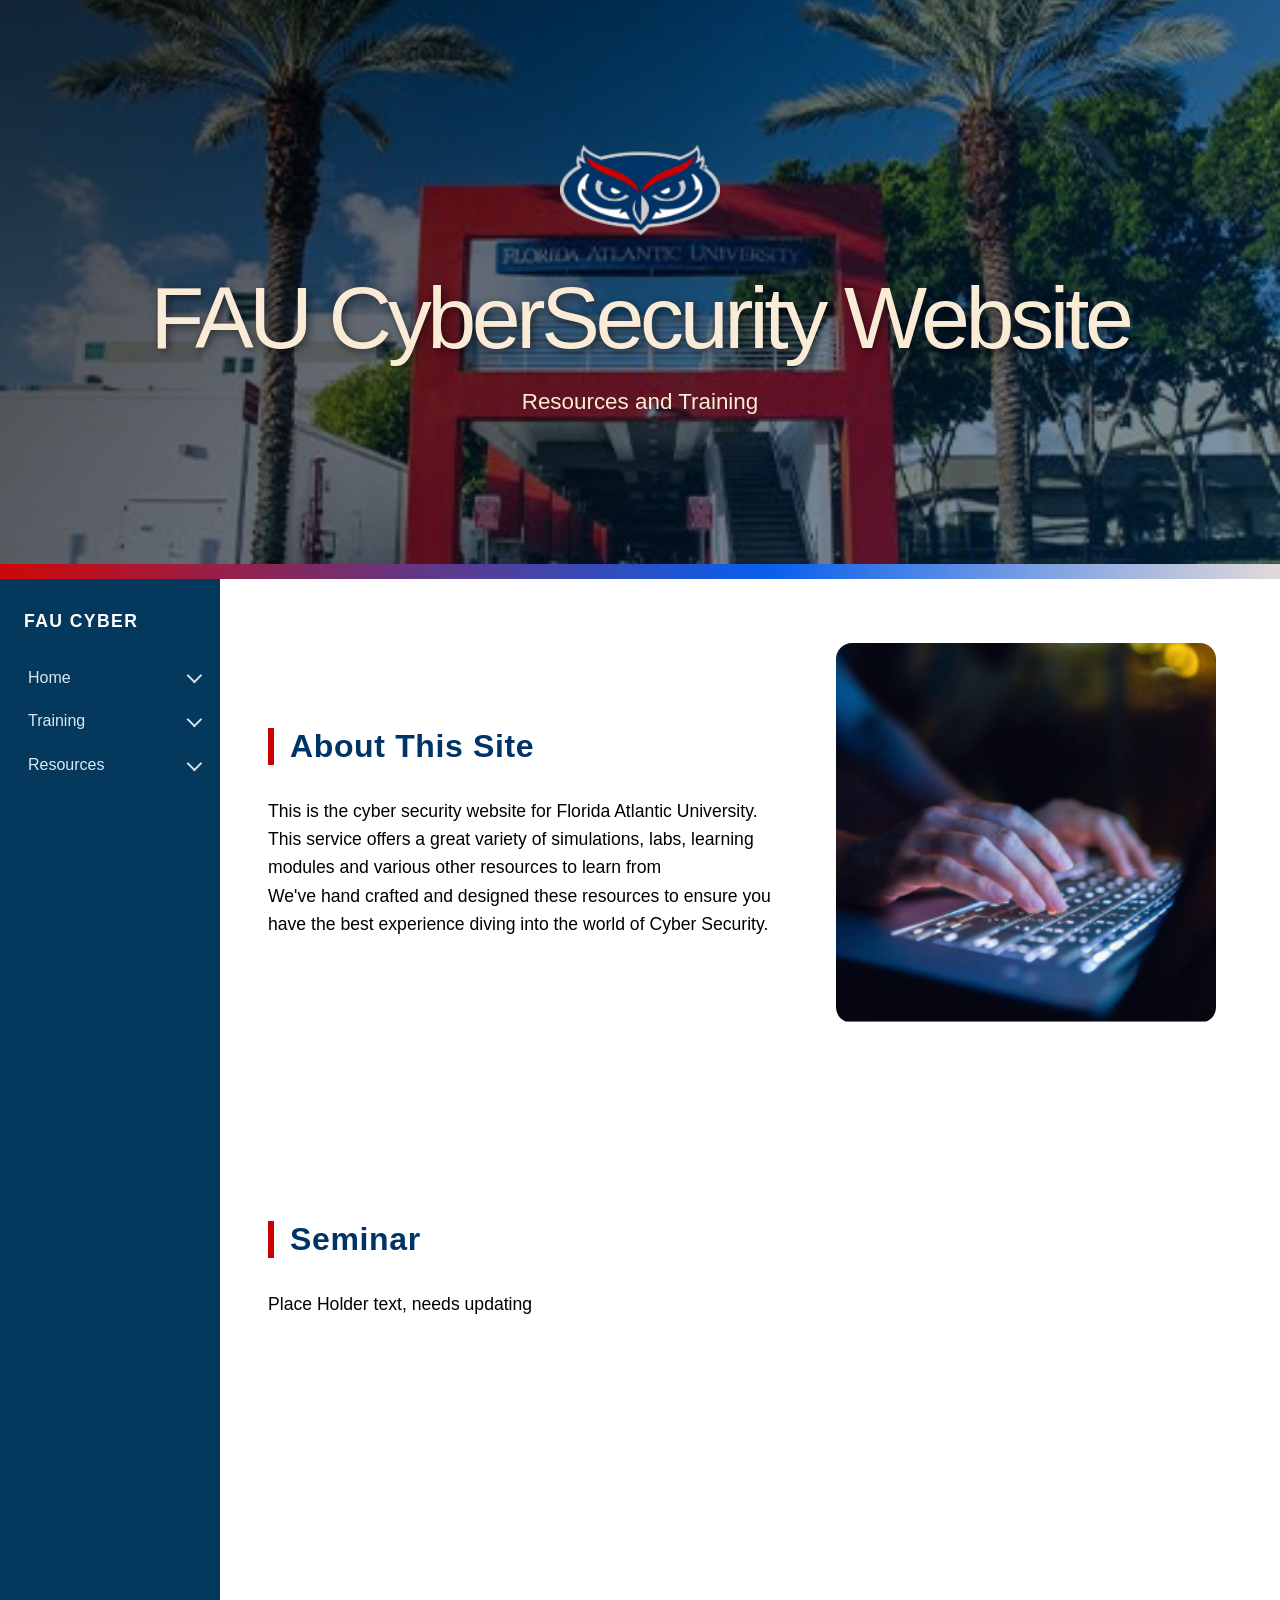
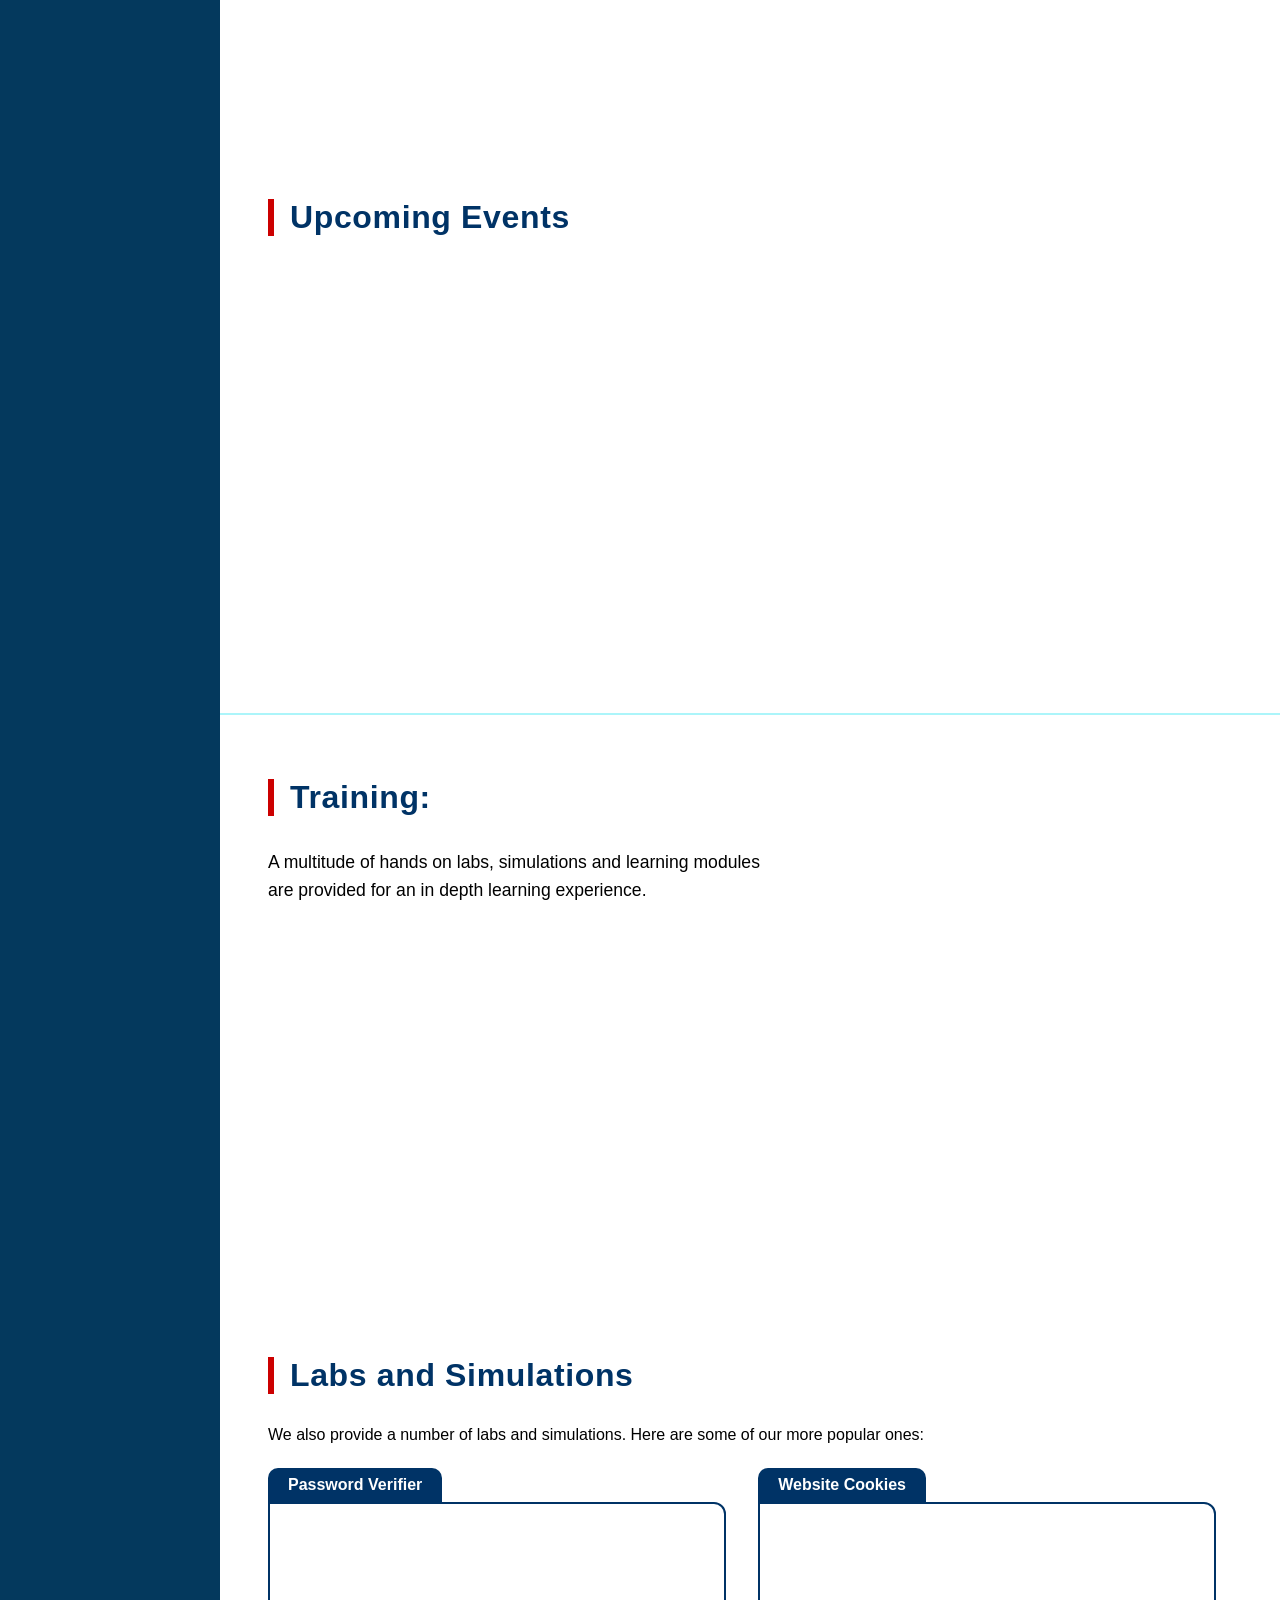
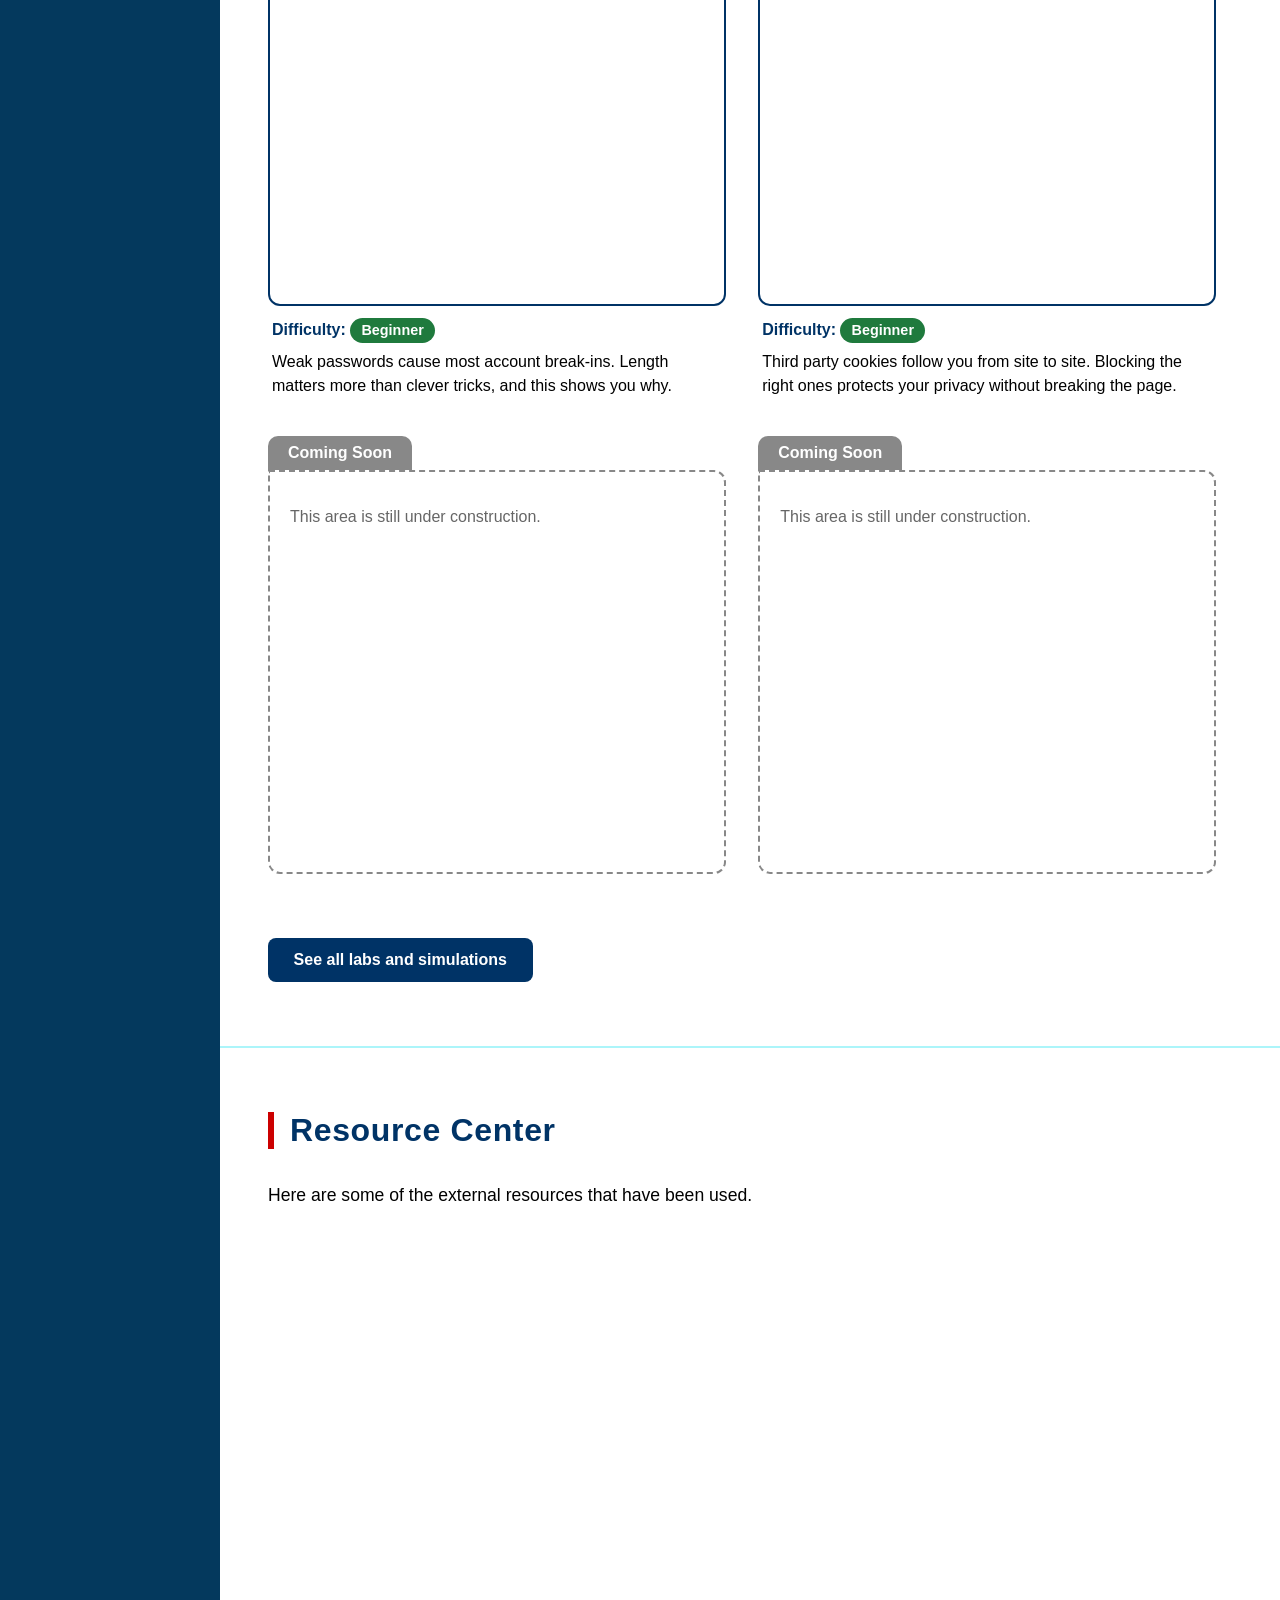
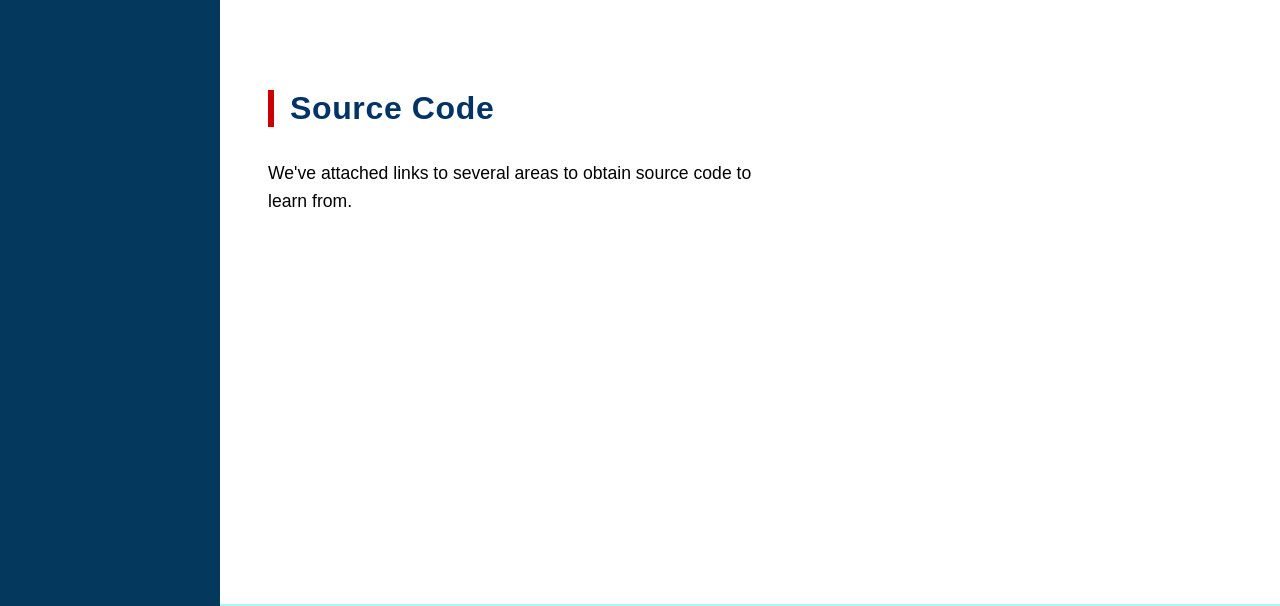
==== index.html @ 1772cce1 "Fix HTML formatting issues in index.html" ====
<!DOCTYPE html>
<html lang="en">
<head>
  <meta charset="utf-8">
  <meta name="viewport" content="width=device-width, initial-scale=1, viewport-fit=cover">
  <title>FAU CyberSecurity Website</title>
 <link rel="stylesheet" href="home_screen.css">
 <link rel="stylesheet" href="sidebar_code.css">
 <link rel="stylesheet" href="lab_page.css">
</head>

<body>
  <!-- Header / Banner -->
  <header class="banner-top">
    <div class="banner-theme">
      <img class="banner-logo" src="owlhead-logo.png" alt="FAU Owls logo">
      <h1 class="banner-title">FAU CyberSecurity Website</h1>
      <p class="banner-subtitle">Resources and Training</p>
    </div>
  </header>
  <div class="bar"></div>

  <!-- Side Bar Content -->
<div class="page-body">
  <nav class="side-nav" aria-label="Main navigation">
    <p class="nav-heading">FAU Cyber</p>
    <ul class="nav-links">
  <!-- Home Section -->
      <li>
        <details class = "nav-dropdown">
            <summary><a href="index.html#top">Home</a></summary>            <ul class = "nav-sub">
              <li><a href="index.html#description">About</a></li>
              <li><a href="index.html#seminar">Seminar</a></li>
              <li><a href="index.html#news">Events</a></li>
            </ul>
        </details>
      </li>
  <!--  Training Section, should include Labs, Simulations and Training Modules -->
      <li>
        <details class = "nav-dropdown">
          <summary><a href="index.html#training">Training</a></summary>          
          <ul class="nav-sub">
            <li><a href="index.html#labs">Labs</a></li>
          </ul>
        </details>
      </li>
    <!--  Resource Section -->
      <li>
        <details class = "nav-dropdown">
          <summary><a href="index.html#Resources">Resources</a></summary>
          <ul class="nav-sub">
            <li><a href="index.html#sourcecode">Source Code</a></li>
          </ul>
        </details>
      </li>
    </ul>
  </nav>
  <main class="page-content">
  <section id = "top">

    <!-- Description Section -->
    <section class="desc-section" id="description">
      <div>
        <h2 class="desc-title">About This Site</h2>
        <p class="desc-par0">This is the cyber security website for Florida Atlantic University. This service offers a great variety of simulations, labs, learning modules and various other resources to learn from</p>
         <p class="desc-par0">We've hand crafted and designed these resources to ensure you have the best experience diving into the world of Cyber Security.</p>
      </div>
      <img class="desc-pic0" src="Temp-Stock-Photo-Getty-Image.png" alt="Hands typing on a laptop keyboard">
    </section>

  <section class="desc-section" id="seminar">
    <div>
      <h2 class="desc-title">Seminar</h2>
      <p class="desc-par0">Place Holder text, needs updating</p>
    </div>
  </section>

    <section class = "desc-section"id = "news">
      <h2 class = "desc-title">Upcoming Events</h2>
      <p class = "desc-par0"></p>
    </section>
</section>

<div class="bar2"></div>
<!-- Training Section, should include demos -->
  <section class = "desc-section" id = "training">
    <div>
      <h2 class = "desc-title">Training:</h2>
      <p class = "desc-par0">A multitude of hands on labs, simulations and learning modules are provided for an in depth learning experience.</p>
    </div>
  </section>

<!-- Lab Section, should include a demo -->
<section class="info-section" id="labs">
  <h2 class="desc-title">Labs and Simulations</h2>
  <p class="desc-par">We also provide a number of labs and simulations. Here are some of our more popular ones:</p>

  <div class="lab-grid">
    <!-- Password Verifier -->
    <article class="lab-card">
      <h3 class="lab-tab">Password Verifier</h3>
      <div class="lab-window"></div>
      <div class="lab-info">
        <p class="lab-level">Difficulty: <span class="level level-beginner">Beginner</span></p>
        <p>Weak passwords cause most account break-ins. Length matters more than clever tricks, and this shows you why.</p>
      </div>
    </article>

    <!-- Cookie Sim -->
    <article class="lab-card">
      <h3 class="lab-tab">Website Cookies</h3>
      <div class="lab-window"></div>
      <div class="lab-info">
        <p class="lab-level">Difficulty: <span class="level level-beginner">Beginner</span></p>
        <p>Third party cookies follow you from site to site. Blocking the right ones protects your privacy without breaking the page.</p>
      </div>
    </article>

    <article class="lab-card soon">
      <h3 class="lab-tab">Coming Soon</h3>
      <div class="lab-window">
        <p>This area is still under construction.</p>
      </div>
    </article>

    <article class="lab-card soon">
      <h3 class="lab-tab">Coming Soon</h3>
      <div class="lab-window">
        <p>This area is still under construction.</p>
      </div>
    </article>

  </div>

  <a class="web-button" href="LabSimulation.html">See all labs and simulations</a>
</section>
<div class="bar2"></div>

<!-- Resource Section-->
<section class="desc-section" id="Resources">
  <div>
    <h2 class="desc-title">Resource Center</h2>
    <p class="desc-par0">Here are some of the external resources that have been used. </p>
  </div>
  </section>
<section class = "desc-section" id = "sourcecode">
  <div>
    <h2 class = "desc-title">Source Code</h2>
    <p class = "desc-par0">We've attached links to several areas to obtain source code to learn from.</p>
  </div>
</section>
<div class="bar2"></div>

  </main>
</div>

<script src="nav.js"></script>
</body>
</html>
---- home_screen.css ----
/* Body Rules, need to be */
:root {
  --nav-width: 220px;
}
html {
  scroll-behavior: smooth;
}
body {
  margin: 0;
  font-family: Arial, Helvetica, sans-serif;
}

/* Banner */
.banner-theme {
  align-items: center;
  justify-content: center;
  text-align: center;
  position: relative;
  flex-direction: column;
  display: flex;
  min-height: 500px;
  padding: 2rem 1rem;
  background-image: linear-gradient(135deg, rgba(0, 0, 0, 0.75) 0%, rgba(0, 10, 26, 0.6) 40%, rgba(1, 49, 94, 0.5) 100%), url("FAU_Breeze.jpg");
  background-size: cover;
  background-repeat: no-repeat;
  background-position: center;
}

.banner-tag {
  display: inline-block;
  padding: 0.35rem 1.25rem;
  background-color: rgba(255, 255, 255, 0.15);
  border: 1px solid rgba(255, 255, 255, 0.25);
  border-radius: 50px;
  font-size: 0.875rem;
  font-weight: 500;
  margin-bottom: 1.25rem;
  backdrop-filter: blur(4px);
}

.banner-title {
  font-size: clamp(2.5rem, 8vw, 5.5rem);
  font-weight: 500;
  text-shadow: 2.5px 2.5px 8px rgba(0, 0, 0, 0.5);
  color: antiquewhite;
  margin: 0 0 1rem 0;
  letter-spacing: -0.05em;
  text-transform: capitalize;
}

.banner-subtitle {
  font-size: clamp(1rem, 2.5vw, 1.4rem);
  color: antiquewhite;
  line-height: 1.5;
  max-width: 700px;
  margin: 0 auto;
}

.banner-logo {
  height: 90px;
  width: auto;
  margin-bottom: 2rem;
}

.desc-par + .desc-par {
  margin-top: 1rem;
}

/* Page-body bar */
.page-body {
  display: grid;
  grid-template-columns: var(--nav-width) minmax(0, 1fr);
  align-items: start;
  background: linear-gradient(to right, rgb(4, 57, 93) var(--nav-width), white var(--nav-width));
}
.page-content {
  min-width: 0;
}

/* Dividing bar */
.bar {
  width: 100%;
  height: 15px;
  background: linear-gradient(90deg, rgb(208, 7, 7) 0%, rgb(8, 95, 237) 60%, rgb(226, 218, 218) 100%);
}
.bar2{ /* Used to divide sections for descriptions */
  width: 100%;
  height: 2px;
  background: rgb(172, 245, 250);
}

/* Description Section */
.desc-section {
  --space-left: 3rem;
  --space-right: 6%;
  --pic-size: 380px;         /* picture width */
  --text-max: 560px;         /* the widest the text column can get */
  --column-gap: 3rem;
  --vertical-align: center;

  display: grid;
  grid-template-columns: minmax(280px, var(--text-max)) var(--pic-size);
  justify-content: start;
  column-gap: var(--column-gap);
  align-items: var(--vertical-align);
  align-content: start;
  padding: 4rem var(--space-right) 4rem var(--space-left);
  min-height: 50vh;
  background: white;
}
.desc-title {
  font-size: clamp(1.5rem, 3vw, 2rem);
  font-weight: 700;
  color: #003366;
  text-transform: none;
  letter-spacing: 0.02em;
  width: fit-content;
  background: none;
  padding: 0 0 0 1rem;
  margin: 0 0 2rem 0;
  border-left: 6px solid #cc0000;
}
.desc-par0 {
  font-size: 1.1rem;
  line-height: 1.6;
  text-align: left;
  margin: 0;
}
.desc-pic0 {
  width: 100%;
  aspect-ratio: 1 / 1;
  object-fit: cover;
  object-position: center;
  border-radius: 16px;
}

/* Training Section */
.info-section {
  padding: 4rem 6% 4rem 3rem;
  min-height: 60vh;   /* tall enough to reach the middle of the screen, so the nav link lights up */
  background: white;
}

/* Link that looks like a button */
.web-button {
  display: inline-block;
  padding: 0.8rem 1.6rem;
  background: #003366;
  color: white;
  font-weight: 700;
  text-decoration: none;
  border-radius: 8px;
  transition: background-color 0.2s;
}

.web-button:hover {
  background: #cc0000;
}

/* Phones: stack everything and drop the side space */
@media (max-width: 800px) {
  .desc-section {
    --space-left: 1.5rem;
    --space-right: 1.5rem;
    grid-template-columns: 1fr;
    row-gap: 2rem;
  }
}
---- sidebar_code.css ----
/* Desktop sidebar */
.side-nav {
  position: sticky;
  top: 0;
  height: 100vh;
  overflow-y: auto;
  padding: 2rem 0;
  background: rgb(4, 57, 93);
}
.nav-heading {
  margin: 0 0 1.5rem 0;
  padding: 0 1.5rem;
  color: white;
  font-size: 1.1rem;
  font-weight: 700;
  letter-spacing: 0.08em;
  text-transform: uppercase;
}
.nav-links {
  list-style: none;
  margin: 0;
  padding: 0;
}
.nav-links a {
  display: block;
  padding: 0.8rem 1.5rem;
  color: #dce6f2;
  text-decoration: none;
  border-left: 4px solid transparent;
  transition: background-color 0.2s, color 0.2s;
}
.nav-links a:hover {
  background: rgba(255, 255, 255, 0.1);
  color: white;
}
.nav-links a:focus-visible {
  outline: 2px solid white;
  outline-offset: -4px;
}
.nav-links a.active {
  background: rgba(255, 255, 255, 0.12);
  border-left-color: #cc0000;
  color: white;
  font-weight: 700;
}

/* Dropdown groups */
.nav-dropdown > summary {
  display: flex;
  align-items: center;
  list-style: none;
  cursor: pointer;
}
.nav-dropdown > summary::-webkit-details-marker {
  display: none;
}
.nav-dropdown > summary:hover {
  background: rgba(255, 255, 255, 0.1);
}
.nav-dropdown > summary:focus-visible {
  outline: 2px solid white;
  outline-offset: -4px;
}
.nav-dropdown > summary a {
  flex: 1;
}
.nav-dropdown > summary::after {
  content: "";
  width: 0.55rem;
  height: 0.55rem;
  margin: 0 1.25rem 0.25rem 0.75rem;
  border-right: 2px solid #dce6f2;
  border-bottom: 2px solid #dce6f2;
  transform: rotate(45deg);
  transition: transform 0.2s;
}
.nav-dropdown[open] > summary::after {
  margin: 0.25rem 1.25rem 0 0.75rem;
  transform: rotate(225deg);
}
.nav-sub {
  list-style: none;
  margin: 0;
  padding: 0;
  background: rgba(0, 0, 0, 0.18);
}
.nav-links .nav-sub a {
  padding: 0.6rem 1.5rem 0.6rem 2.5rem;
  font-size: 0.95rem;
}

/* Phones: sidebar becomes a bar at the top */
@media (max-width: 800px) {
  .side-nav {
    position: static;
    height: auto;
    overflow-y: visible;
    padding: 1rem 0 0 0;
    border-bottom: 4px solid #cc0000;
  }
  .nav-heading {
    margin-bottom: 0.5rem;
  }
  .nav-links {
    display: flex;
    flex-wrap: wrap;
  }
  .nav-links a {
    padding: 0.6rem 1rem;
    border-left: none;
    border-bottom: 3px solid transparent;
  }
  .nav-links a.active {
    border-bottom-color: #cc0000;
  }
  .nav-links .nav-sub a {
    padding-left: 1.5rem;
  }
}
---- lab_page.css ----
/* Simple Banner/header for lab page */
.header-theme {
  align-items: flex-start;
  position: relative;
  
}

/* Lab cards, reused on the home screen and the lab screen */
.lab-grid {
  --lab-columns: 2;          /* 2 = a 2 by 2 grid */
  --lab-max: 1000px;         /* widest the whole grid can get */
  --lab-box-height: 360px;   /* minimum height of each demo box */

  display: grid;
  grid-template-columns: repeat(var(--lab-columns), minmax(0, 1fr));
  column-gap: 2rem;
  row-gap: 0;
  max-width: var(--lab-max);
  margin: 1.5rem 0 2rem 0;
}

/* Each card spans 3 rows (tab, box, description) so every row lines up */
.lab-card {
  display: grid;
  grid-row: span 3;
  grid-template-rows: subgrid;
  row-gap: 0;
  margin-bottom: 2rem;
}

/* The folder tab with the demo title */
.lab-tab {
  justify-self: start;
  margin: 0;
  padding: 0.5rem 1.25rem;
  background: #003366;
  color: white;
  font-size: 1rem;
  font-weight: 700;
  border-radius: 10px 10px 0 0;
}

/* The big box that holds the demo */
.lab-window {
  min-height: var(--lab-box-height);
  padding: 1.25rem;
  background: white;
  border: 2px solid #003366;
  border-radius: 0 12px 12px 12px;
}

/* Description under the box */
.lab-info {
  padding: 0.75rem 0.25rem 0 0.25rem;
}

.lab-info p {
  margin: 0 0 0.4rem 0;
  line-height: 1.5;
}

.lab-level {
  font-weight: 700;
  color: #003366;
}

.level {
  display: inline-block;
  padding: 0.1rem 0.7rem;
  border-radius: 999px;
  color: white;
  font-size: 0.9rem;
}

.level-beginner     { background: #1f7a3d; }
.level-intermediate { background: #9a6400; }
.level-advanced     { background: #cc0000; }

/* Coming soon cards */
.lab-card.soon .lab-tab    { background: #888; }
.lab-card.soon .lab-window { border-style: dashed; border-color: #888; color: #666; }

/* Only stack to one column on narrow screens */
@media (max-width: 900px) {
  .lab-grid {
    --lab-columns: 1;
  }
}
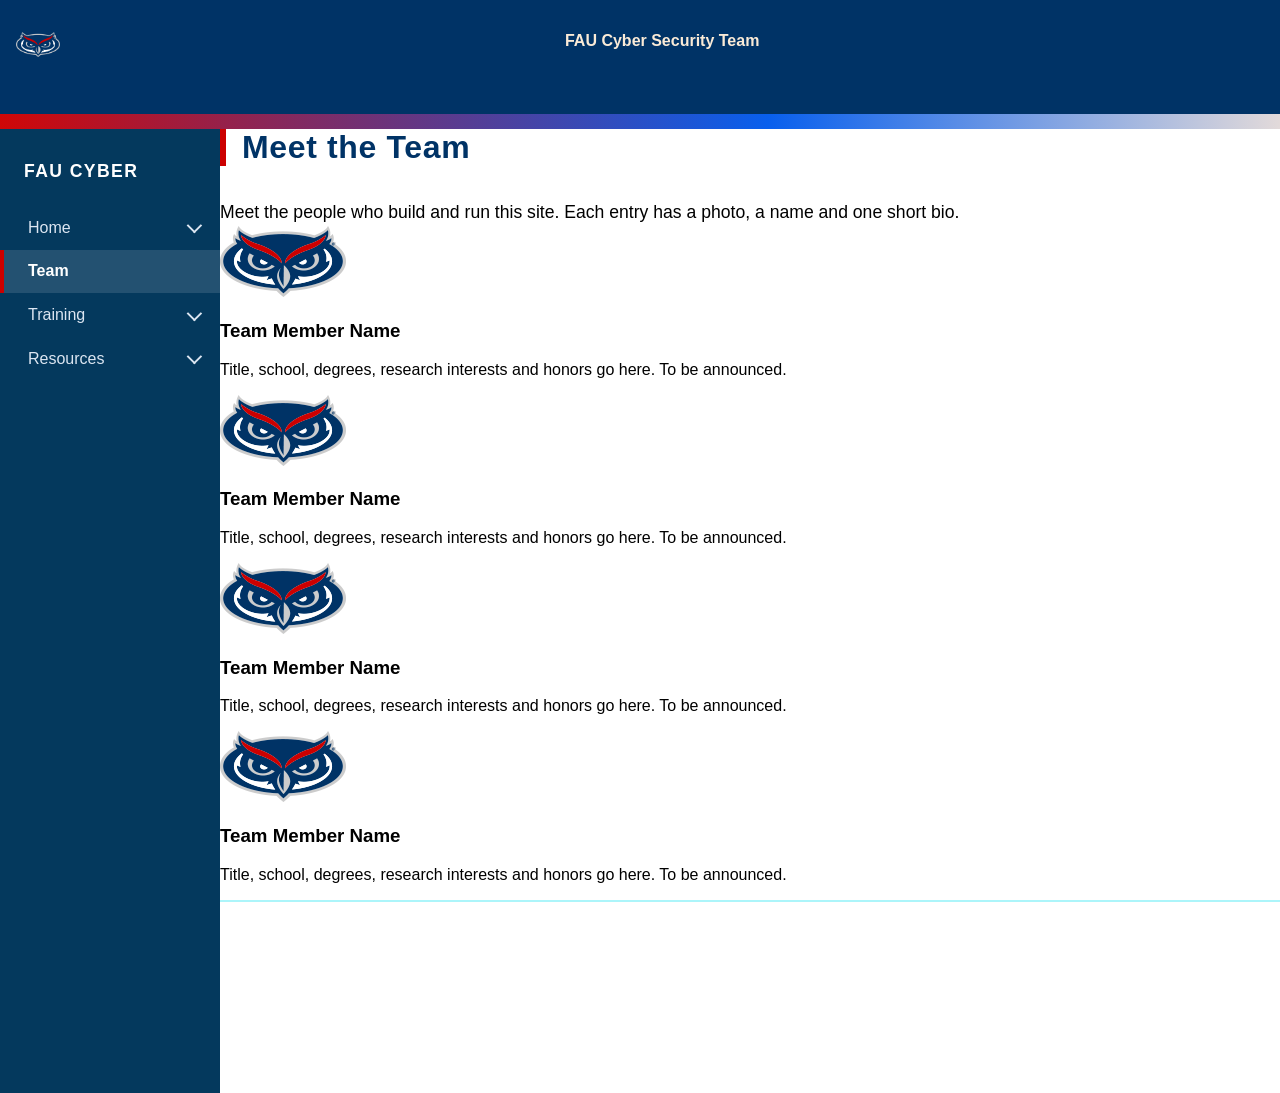
==== commit 29c94f7a: "Update index.html" ====
--- a/index.html
+++ b/index.html
@@ -3,157 +3,103 @@
 <head>
   <meta charset="utf-8">
   <meta name="viewport" content="width=device-width, initial-scale=1, viewport-fit=cover">
-  <title>FAU CyberSecurity Website</title>
- <link rel="stylesheet" href="home_screen.css">
- <link rel="stylesheet" href="sidebar_code.css">
- <link rel="stylesheet" href="lab_page.css">
+  <title>Team - FAU CyberSecurity Website</title>
+  <link rel="stylesheet" href="home_screen.css">
+  <link rel="stylesheet" href="sidebar_code.css">
+  <link rel="stylesheet" href="team_page.css">
 </head>
 
 <body>
-  <!-- Header / Banner -->
-  <header class="banner-top">
-    <div class="banner-theme">
-      <img class="banner-logo" src="owlhead-logo.png" alt="FAU Owls logo">
-      <h1 class="banner-title">FAU CyberSecurity Website</h1>
-      <p class="banner-subtitle">Resources and Training</p>
+  <header class="alt-banner-top">
+    <div class="alt-banner-theme">
+      <img class="alt-banner-logo" src="owlhead-logo.png" alt="FAU Owls logo">
+      <h1 class="alt-banner-title">FAU Cyber Security Team</h1>
     </div>
   </header>
   <div class="bar"></div>
 
-  <!-- Side Bar Content -->
-<div class="page-body">
-  <nav class="side-nav" aria-label="Main navigation">
-    <p class="nav-heading">FAU Cyber</p>
-    <ul class="nav-links">
-  <!-- Home Section -->
-      <li>
-        <details class = "nav-dropdown">
-            <summary><a href="index.html#top">Home</a></summary>            <ul class = "nav-sub">
+  <div class="page-body">
+    <!-- Side Bar Content -->
+    <nav class="side-nav" aria-label="Main navigation">
+      <p class="nav-heading">FAU Cyber</p>
+      <ul class="nav-links">
+        <li>
+          <details class="nav-dropdown">
+            <summary><a href="index.html#top">Home</a></summary>
+            <ul class="nav-sub">
               <li><a href="index.html#description">About</a></li>
               <li><a href="index.html#seminar">Seminar</a></li>
               <li><a href="index.html#news">Events</a></li>
             </ul>
-        </details>
-      </li>
-  <!--  Training Section, should include Labs, Simulations and Training Modules -->
-      <li>
-        <details class = "nav-dropdown">
-          <summary><a href="index.html#training">Training</a></summary>          
-          <ul class="nav-sub">
-            <li><a href="index.html#labs">Labs</a></li>
-          </ul>
-        </details>
-      </li>
-    <!--  Resource Section -->
-      <li>
-        <details class = "nav-dropdown">
-          <summary><a href="index.html#Resources">Resources</a></summary>
-          <ul class="nav-sub">
-            <li><a href="index.html#sourcecode">Source Code</a></li>
-          </ul>
-        </details>
-      </li>
-    </ul>
-  </nav>
-  <main class="page-content">
-  <section id = "top">
+          </details>
+        </li>
+        <li><a class="active" href="Team.html">Team</a></li>
+        <li>
+          <details class="nav-dropdown">
+            <summary><a href="index.html#training">Training</a></summary>
+            <ul class="nav-sub">
+              <li><a href="index.html#labs">Labs</a></li>
+              <li><a href="LabSimulation.html">All Labs</a></li>
+              <li><a href="Capstone.html">Capstone Design</a></li>
+            </ul>
+          </details>
+        </li>
+        <li>
+          <details class="nav-dropdown">
+            <summary><a href="index.html#Resources">Resources</a></summary>
+            <ul class="nav-sub">
+              <li><a href="SourceCode.html">Source Code</a></li>
+            </ul>
+          </details>
+        </li>
+      </ul>
+    </nav>
 
-    <!-- Description Section -->
-    <section class="desc-section" id="description">
-      <div>
-        <h2 class="desc-title">About This Site</h2>
-        <p class="desc-par0">This is the cyber security website for Florida Atlantic University. This service offers a great variety of simulations, labs, learning modules and various other resources to learn from</p>
-         <p class="desc-par0">We've hand crafted and designed these resources to ensure you have the best experience diving into the world of Cyber Security.</p>
-      </div>
-      <img class="desc-pic0" src="Temp-Stock-Photo-Getty-Image.png" alt="Hands typing on a laptop keyboard">
-    </section>
+    <main class="page-content">
+      <section class="team-section" id="team">
+        <h2 class="desc-title">Meet the Team</h2>
+        <p class="desc-par0 team-intro">Meet the people who build and run this site. Each entry has a photo, a name and one short bio.</p>
 
-  <section class="desc-section" id="seminar">
-    <div>
-      <h2 class="desc-title">Seminar</h2>
-      <p class="desc-par0">Place Holder text, needs updating</p>
-    </div>
-  </section>
+        <!-- To add a person: copy one team-member block and paste it at the end of the list.
+             Swap owlhead-logo.png for a real photo and remove the word "placeholder" from the class. -->
+        <div class="team-list">
 
-    <section class = "desc-section"id = "news">
-      <h2 class = "desc-title">Upcoming Events</h2>
-      <p class = "desc-par0"></p>
-    </section>
-</section>
+          <article class="team-member">
+            <img class="team-photo placeholder" src="owlhead-logo.png" alt="Photo of team member 1">
+            <div>
+              <h3 class="team-name">Team Member Name</h3>
+              <p class="team-bio">Title, school, degrees, research interests and honors go here. To be announced.</p>
+            </div>
+          </article>
 
-<div class="bar2"></div>
-<!-- Training Section, should include demos -->
-  <section class = "desc-section" id = "training">
-    <div>
-      <h2 class = "desc-title">Training:</h2>
-      <p class = "desc-par0">A multitude of hands on labs, simulations and learning modules are provided for an in depth learning experience.</p>
-    </div>
-  </section>
+          <article class="team-member">
+            <img class="team-photo placeholder" src="owlhead-logo.png" alt="Photo of team member 2">
+            <div>
+              <h3 class="team-name">Team Member Name</h3>
+              <p class="team-bio">Title, school, degrees, research interests and honors go here. To be announced.</p>
+            </div>
+          </article>
 
-<!-- Lab Section, should include a demo -->
-<section class="info-section" id="labs">
-  <h2 class="desc-title">Labs and Simulations</h2>
-  <p class="desc-par">We also provide a number of labs and simulations. Here are some of our more popular ones:</p>
+          <article class="team-member">
+            <img class="team-photo placeholder" src="owlhead-logo.png" alt="Photo of team member 3">
+            <div>
+              <h3 class="team-name">Team Member Name</h3>
+              <p class="team-bio">Title, school, degrees, research interests and honors go here. To be announced.</p>
+            </div>
+          </article>
 
-  <div class="lab-grid">
-    <!-- Password Verifier -->
-    <article class="lab-card">
-      <h3 class="lab-tab">Password Verifier</h3>
-      <div class="lab-window"></div>
-      <div class="lab-info">
-        <p class="lab-level">Difficulty: <span class="level level-beginner">Beginner</span></p>
-        <p>Weak passwords cause most account break-ins. Length matters more than clever tricks, and this shows you why.</p>
-      </div>
-    </article>
+          <article class="team-member">
+            <img class="team-photo placeholder" src="owlhead-logo.png" alt="Photo of team member 4">
+            <div>
+              <h3 class="team-name">Team Member Name</h3>
+              <p class="team-bio">Title, school, degrees, research interests and honors go here. To be announced.</p>
+            </div>
+          </article>
 
-    <!-- Cookie Sim -->
-    <article class="lab-card">
-      <h3 class="lab-tab">Website Cookies</h3>
-      <div class="lab-window"></div>
-      <div class="lab-info">
-        <p class="lab-level">Difficulty: <span class="level level-beginner">Beginner</span></p>
-        <p>Third party cookies follow you from site to site. Blocking the right ones protects your privacy without breaking the page.</p>
-      </div>
-    </article>
-
-    <article class="lab-card soon">
-      <h3 class="lab-tab">Coming Soon</h3>
-      <div class="lab-window">
-        <p>This area is still under construction.</p>
-      </div>
-    </article>
-
-    <article class="lab-card soon">
-      <h3 class="lab-tab">Coming Soon</h3>
-      <div class="lab-window">
-        <p>This area is still under construction.</p>
-      </div>
-    </article>
-
+        </div>
+      </section>
+      <div class="bar2"></div>
+    </main>
   </div>
-
-  <a class="web-button" href="LabSimulation.html">See all labs and simulations</a>
-</section>
-<div class="bar2"></div>
-
-<!-- Resource Section-->
-<section class="desc-section" id="Resources">
-  <div>
-    <h2 class="desc-title">Resource Center</h2>
-    <p class="desc-par0">Here are some of the external resources that have been used. </p>
-  </div>
-  </section>
-<section class = "desc-section" id = "sourcecode">
-  <div>
-    <h2 class = "desc-title">Source Code</h2>
-    <p class = "desc-par0">We've attached links to several areas to obtain source code to learn from.</p>
-  </div>
-</section>
-<div class="bar2"></div>
-
-  </main>
-</div>
-
-<script src="nav.js"></script>
 </body>
 </html>
--- a/home_screen.css
+++ b/home_screen.css
@@ -58,6 +58,29 @@
 
 .banner-logo {
   height: 90px;
+  width: auto;
+  margin-bottom: 2rem;
+}
+
+.alt-banner-theme{
+  align-items: normal;
+  text-align:left; 
+  position: relative;
+  flex-direction: row;
+  display: flex;
+  background-color: #003366;
+  padding: 2rem 1rem;
+  max-height:50px;
+}
+.alt-banner-title{
+  font-size: clamp(1rem, 1vw, 1rem);
+  color: antiquewhite;
+  position: left;
+  margin: 0 auto;
+}
+
+.alt-banner-logo {
+  height: 25px;
   width: auto;
   margin-bottom: 2rem;
 }
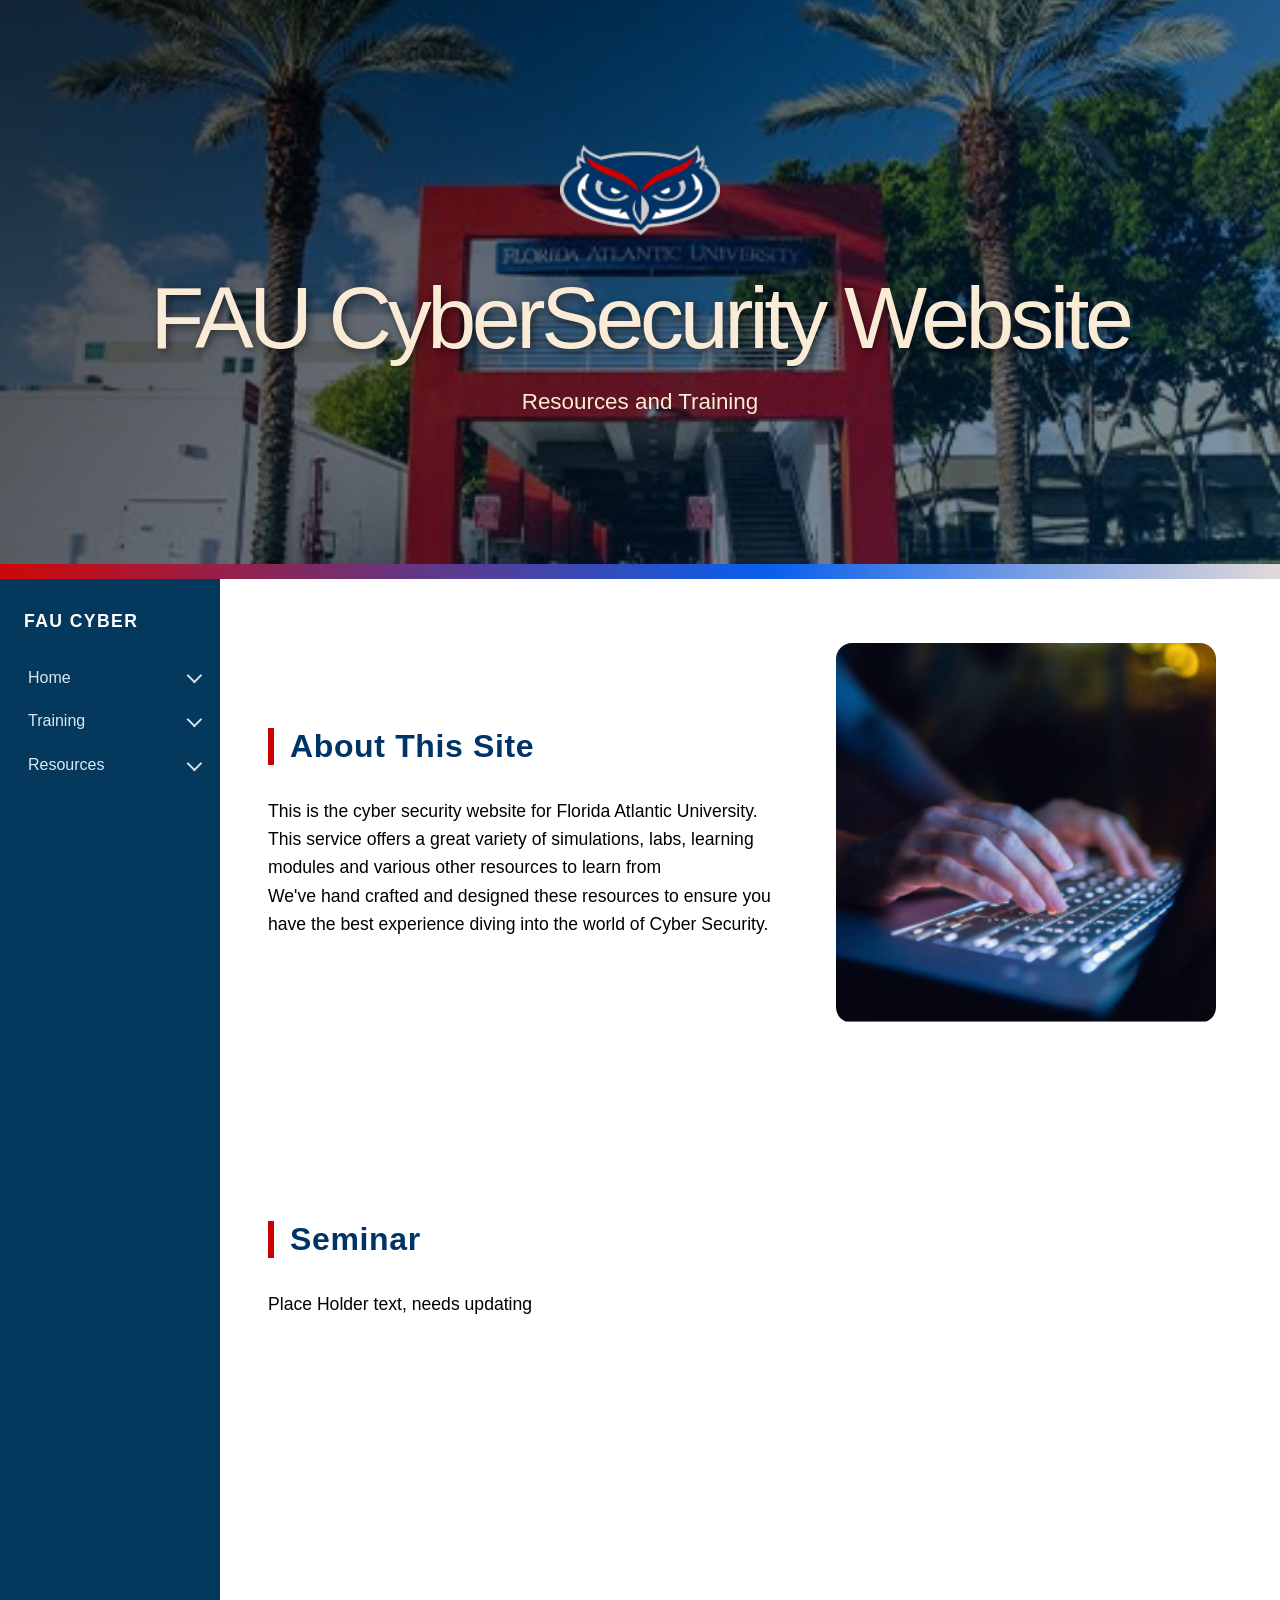
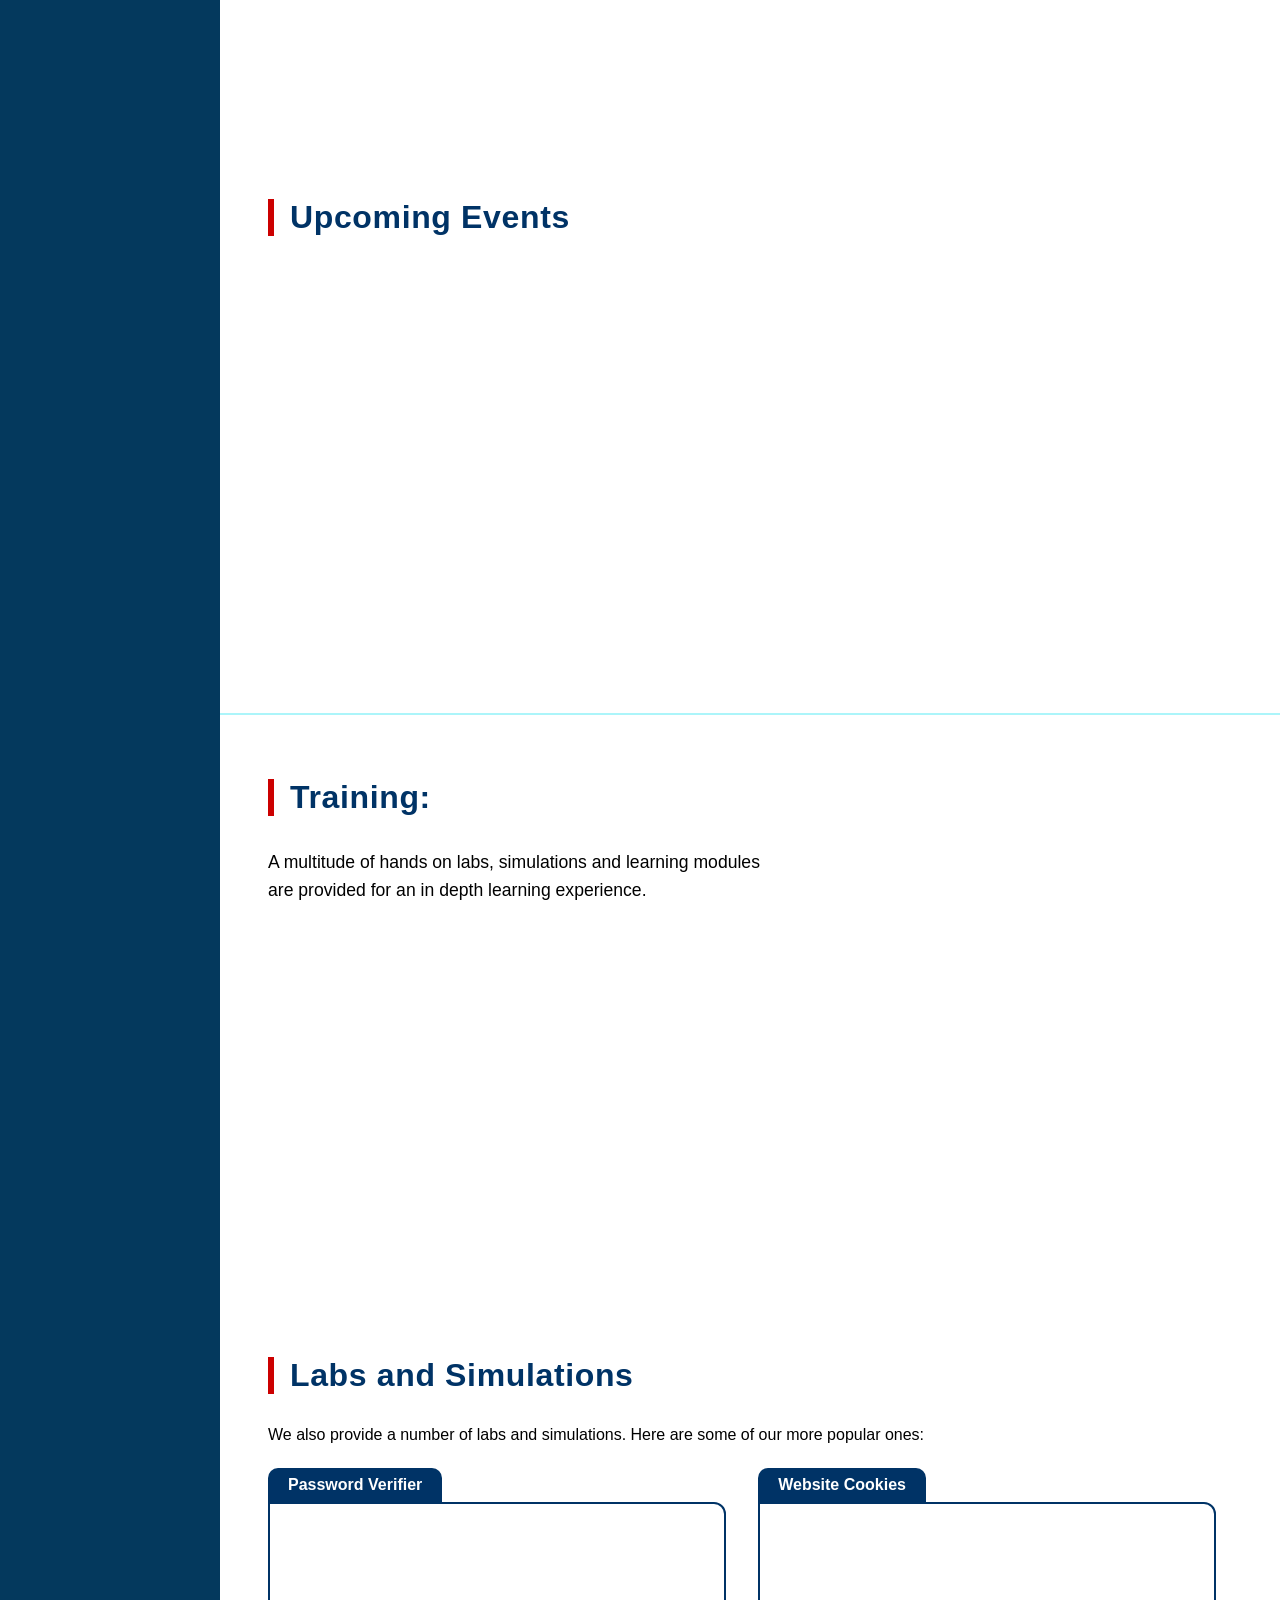
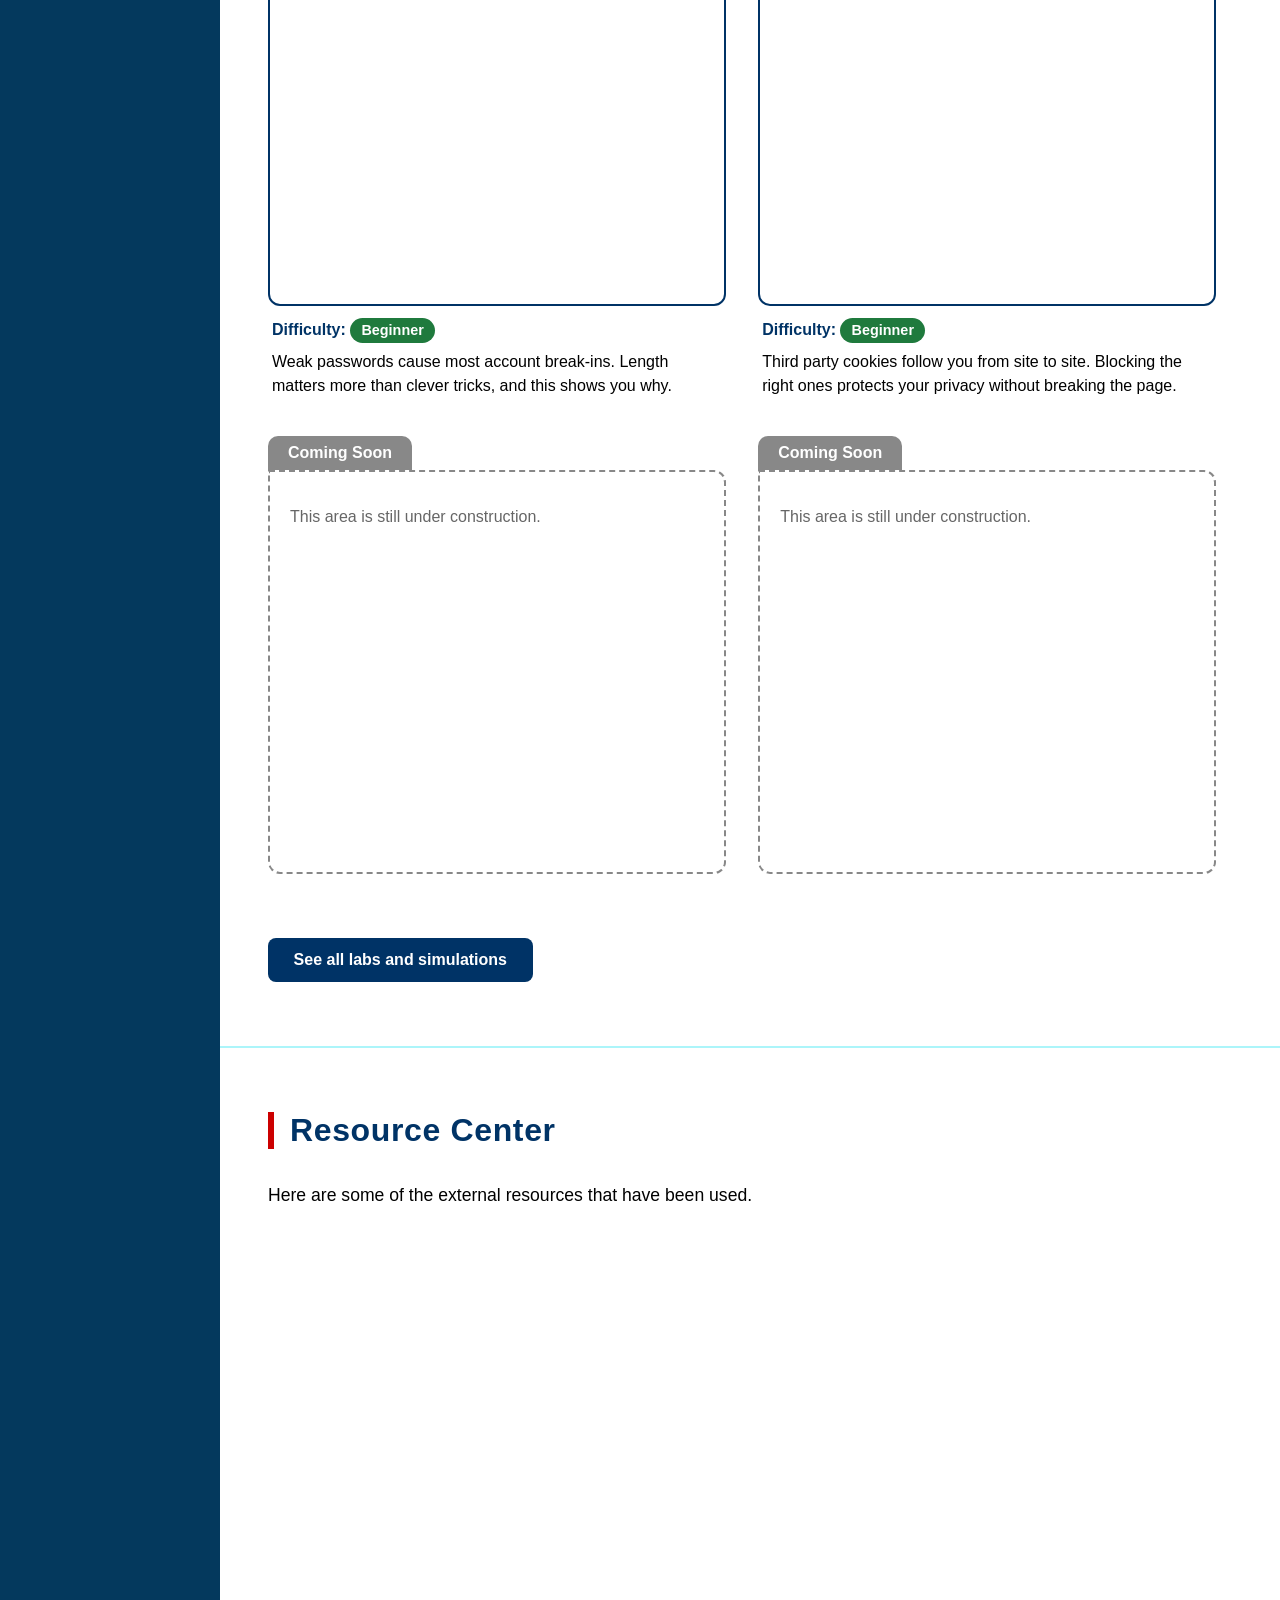
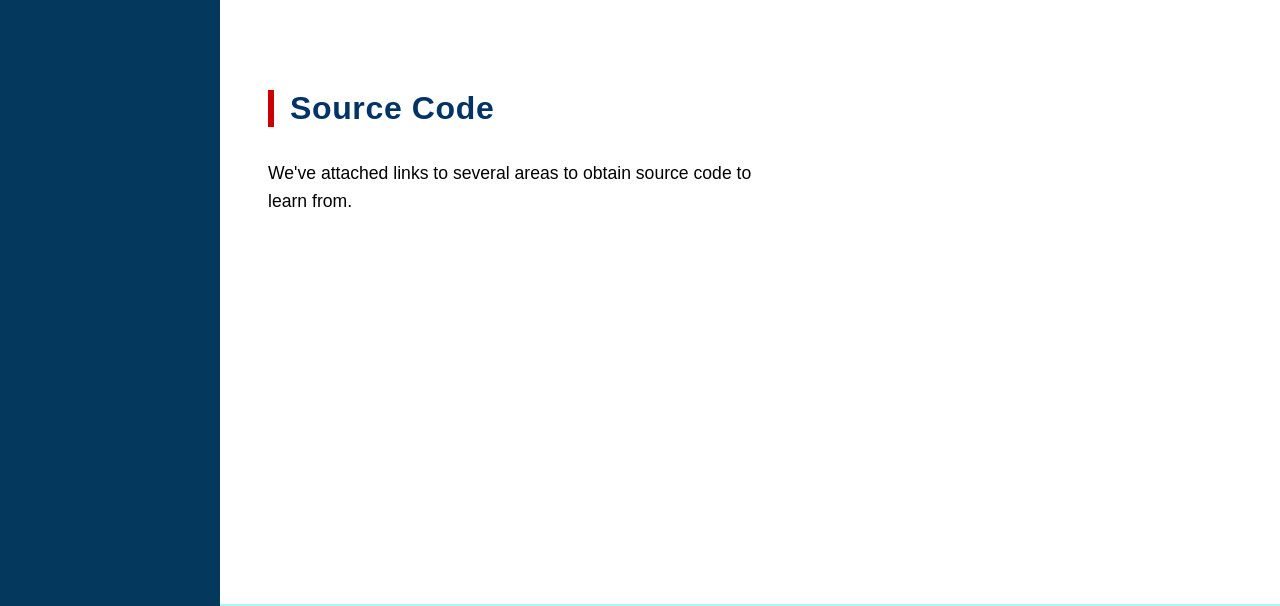
==== commit 90812c09: "Update index.html" ====
--- a/index.html
+++ b/index.html
@@ -3,103 +3,157 @@
 <head>
   <meta charset="utf-8">
   <meta name="viewport" content="width=device-width, initial-scale=1, viewport-fit=cover">
-  <title>Team - FAU CyberSecurity Website</title>
-  <link rel="stylesheet" href="home_screen.css">
-  <link rel="stylesheet" href="sidebar_code.css">
-  <link rel="stylesheet" href="team_page.css">
+  <title>FAU CyberSecurity Website</title>
+ <link rel="stylesheet" href="home_screen.css">
+ <link rel="stylesheet" href="sidebar_code.css">
+ <link rel="stylesheet" href="lab_page.css">
 </head>
 
 <body>
-  <header class="alt-banner-top">
-    <div class="alt-banner-theme">
-      <img class="alt-banner-logo" src="owlhead-logo.png" alt="FAU Owls logo">
-      <h1 class="alt-banner-title">FAU Cyber Security Team</h1>
+  <!-- Header / Banner -->
+  <header class="banner-top">
+    <div class="banner-theme">
+      <img class="banner-logo" src="owlhead-logo.png" alt="FAU Owls logo">
+      <h1 class="banner-title">FAU CyberSecurity Website</h1>
+      <p class="banner-subtitle">Resources and Training</p>
     </div>
   </header>
   <div class="bar"></div>
 
-  <div class="page-body">
-    <!-- Side Bar Content -->
-    <nav class="side-nav" aria-label="Main navigation">
-      <p class="nav-heading">FAU Cyber</p>
-      <ul class="nav-links">
-        <li>
-          <details class="nav-dropdown">
-            <summary><a href="index.html#top">Home</a></summary>
-            <ul class="nav-sub">
+  <!-- Side Bar Content -->
+<div class="page-body">
+  <nav class="side-nav" aria-label="Main navigation">
+    <p class="nav-heading">FAU Cyber</p>
+    <ul class="nav-links">
+  <!-- Home Section -->
+      <li>
+        <details class = "nav-dropdown">
+            <summary><a href="index.html#top">Home</a></summary>            <ul class = "nav-sub">
               <li><a href="index.html#description">About</a></li>
               <li><a href="index.html#seminar">Seminar</a></li>
               <li><a href="index.html#news">Events</a></li>
             </ul>
-          </details>
-        </li>
-        <li><a class="active" href="Team.html">Team</a></li>
-        <li>
-          <details class="nav-dropdown">
-            <summary><a href="index.html#training">Training</a></summary>
-            <ul class="nav-sub">
-              <li><a href="index.html#labs">Labs</a></li>
-              <li><a href="LabSimulation.html">All Labs</a></li>
-              <li><a href="Capstone.html">Capstone Design</a></li>
-            </ul>
-          </details>
-        </li>
-        <li>
-          <details class="nav-dropdown">
-            <summary><a href="index.html#Resources">Resources</a></summary>
-            <ul class="nav-sub">
-              <li><a href="SourceCode.html">Source Code</a></li>
-            </ul>
-          </details>
-        </li>
-      </ul>
-    </nav>
+        </details>
+      </li>
+  <!--  Training Section, should include Labs, Simulations and Training Modules -->
+      <li>
+        <details class = "nav-dropdown">
+          <summary><a href="index.html#training">Training</a></summary>          
+          <ul class="nav-sub">
+            <li><a href="index.html#labs">Labs</a></li>
+          </ul>
+        </details>
+      </li>
+    <!--  Resource Section -->
+      <li>
+        <details class = "nav-dropdown">
+          <summary><a href="index.html#Resources">Resources</a></summary>
+          <ul class="nav-sub">
+            <li><a href="index.html#sourcecode">Source Code</a></li>
+          </ul>
+        </details>
+      </li>
+    </ul>
+  </nav>
+  <main class="page-content">
+  <section id = "top">
 
-    <main class="page-content">
-      <section class="team-section" id="team">
-        <h2 class="desc-title">Meet the Team</h2>
-        <p class="desc-par0 team-intro">Meet the people who build and run this site. Each entry has a photo, a name and one short bio.</p>
+    <!-- Description Section -->
+    <section class="desc-section" id="description">
+      <div>
+        <h2 class="desc-title">About This Site</h2>
+        <p class="desc-par0">This is the cyber security website for Florida Atlantic University. This service offers a great variety of simulations, labs, learning modules and various other resources to learn from</p>
+         <p class="desc-par0">We've hand crafted and designed these resources to ensure you have the best experience diving into the world of Cyber Security.</p>
+      </div>
+      <img class="desc-pic0" src="Temp-Stock-Photo-Getty-Image.png" alt="Hands typing on a laptop keyboard">
+    </section>
 
-        <!-- To add a person: copy one team-member block and paste it at the end of the list.
-             Swap owlhead-logo.png for a real photo and remove the word "placeholder" from the class. -->
-        <div class="team-list">
+  <section class="desc-section" id="seminar">
+    <div>
+      <h2 class="desc-title">Seminar</h2>
+      <p class="desc-par0">Place Holder text, needs updating</p>
+    </div>
+  </section>
 
-          <article class="team-member">
-            <img class="team-photo placeholder" src="owlhead-logo.png" alt="Photo of team member 1">
-            <div>
-              <h3 class="team-name">Team Member Name</h3>
-              <p class="team-bio">Title, school, degrees, research interests and honors go here. To be announced.</p>
-            </div>
-          </article>
+    <section class = "desc-section"id = "news">
+      <h2 class = "desc-title">Upcoming Events</h2>
+      <p class = "desc-par0"></p>
+    </section>
+</section>
 
-          <article class="team-member">
-            <img class="team-photo placeholder" src="owlhead-logo.png" alt="Photo of team member 2">
-            <div>
-              <h3 class="team-name">Team Member Name</h3>
-              <p class="team-bio">Title, school, degrees, research interests and honors go here. To be announced.</p>
-            </div>
-          </article>
+<div class="bar2"></div>
+<!-- Training Section, should include demos -->
+  <section class = "desc-section" id = "training">
+    <div>
+      <h2 class = "desc-title">Training:</h2>
+      <p class = "desc-par0">A multitude of hands on labs, simulations and learning modules are provided for an in depth learning experience.</p>
+    </div>
+  </section>
 
-          <article class="team-member">
-            <img class="team-photo placeholder" src="owlhead-logo.png" alt="Photo of team member 3">
-            <div>
-              <h3 class="team-name">Team Member Name</h3>
-              <p class="team-bio">Title, school, degrees, research interests and honors go here. To be announced.</p>
-            </div>
-          </article>
+<!-- Lab Section, should include a demo -->
+<section class="info-section" id="labs">
+  <h2 class="desc-title">Labs and Simulations</h2>
+  <p class="desc-par">We also provide a number of labs and simulations. Here are some of our more popular ones:</p>
 
-          <article class="team-member">
-            <img class="team-photo placeholder" src="owlhead-logo.png" alt="Photo of team member 4">
-            <div>
-              <h3 class="team-name">Team Member Name</h3>
-              <p class="team-bio">Title, school, degrees, research interests and honors go here. To be announced.</p>
-            </div>
-          </article>
+  <div class="lab-grid">
+    <!-- Password Verifier -->
+    <article class="lab-card">
+      <h3 class="lab-tab">Password Verifier</h3>
+      <div class="lab-window"></div>
+      <div class="lab-info">
+        <p class="lab-level">Difficulty: <span class="level level-beginner">Beginner</span></p>
+        <p>Weak passwords cause most account break-ins. Length matters more than clever tricks, and this shows you why.</p>
+      </div>
+    </article>
 
-        </div>
-      </section>
-      <div class="bar2"></div>
-    </main>
+    <!-- Cookie Sim -->
+    <article class="lab-card">
+      <h3 class="lab-tab">Website Cookies</h3>
+      <div class="lab-window"></div>
+      <div class="lab-info">
+        <p class="lab-level">Difficulty: <span class="level level-beginner">Beginner</span></p>
+        <p>Third party cookies follow you from site to site. Blocking the right ones protects your privacy without breaking the page.</p>
+      </div>
+    </article>
+
+    <article class="lab-card soon">
+      <h3 class="lab-tab">Coming Soon</h3>
+      <div class="lab-window">
+        <p>This area is still under construction.</p>
+      </div>
+    </article>
+
+    <article class="lab-card soon">
+      <h3 class="lab-tab">Coming Soon</h3>
+      <div class="lab-window">
+        <p>This area is still under construction.</p>
+      </div>
+    </article>
+
   </div>
+
+  <a class="web-button" href="LabSimulation.html">See all labs and simulations</a>
+</section>
+<div class="bar2"></div>
+
+<!-- Resource Section-->
+<section class="desc-section" id="Resources">
+  <div>
+    <h2 class="desc-title">Resource Center</h2>
+    <p class="desc-par0">Here are some of the external resources that have been used. </p>
+  </div>
+  </section>
+<section class = "desc-section" id = "sourcecode">
+  <div>
+    <h2 class = "desc-title">Source Code</h2>
+    <p class = "desc-par0">We've attached links to several areas to obtain source code to learn from.</p>
+  </div>
+</section>
+<div class="bar2"></div>
+
+  </main>
+</div>
+
+<script src="nav.js"></script>
 </body>
 </html>
--- a/lab_page.css
+++ b/lab_page.css
@@ -0,0 +1,88 @@
+/* Simple Banner/header for lab page */
+.header-theme {
+  align-items: flex-start;
+  position: relative;
+  
+}
+
+/* Lab cards, reused on the home screen and the lab screen */
+.lab-grid {
+  --lab-columns: 2;          /* 2 = a 2 by 2 grid */
+  --lab-max: 1000px;         /* widest the whole grid can get */
+  --lab-box-height: 360px;   /* minimum height of each demo box */
+
+  display: grid;
+  grid-template-columns: repeat(var(--lab-columns), minmax(0, 1fr));
+  column-gap: 2rem;
+  row-gap: 0;
+  max-width: var(--lab-max);
+  margin: 1.5rem 0 2rem 0;
+}
+
+/* Each card spans 3 rows (tab, box, description) so every row lines up */
+.lab-card {
+  display: grid;
+  grid-row: span 3;
+  grid-template-rows: subgrid;
+  row-gap: 0;
+  margin-bottom: 2rem;
+}
+
+/* The folder tab with the demo title */
+.lab-tab {
+  justify-self: start;
+  margin: 0;
+  padding: 0.5rem 1.25rem;
+  background: #003366;
+  color: white;
+  font-size: 1rem;
+  font-weight: 700;
+  border-radius: 10px 10px 0 0;
+}
+
+/* The big box that holds the demo */
+.lab-window {
+  min-height: var(--lab-box-height);
+  padding: 1.25rem;
+  background: white;
+  border: 2px solid #003366;
+  border-radius: 0 12px 12px 12px;
+}
+
+/* Description under the box */
+.lab-info {
+  padding: 0.75rem 0.25rem 0 0.25rem;
+}
+
+.lab-info p {
+  margin: 0 0 0.4rem 0;
+  line-height: 1.5;
+}
+
+.lab-level {
+  font-weight: 700;
+  color: #003366;
+}
+
+.level {
+  display: inline-block;
+  padding: 0.1rem 0.7rem;
+  border-radius: 999px;
+  color: white;
+  font-size: 0.9rem;
+}
+
+.level-beginner     { background: #1f7a3d; }
+.level-intermediate { background: #9a6400; }
+.level-advanced     { background: #cc0000; }
+
+/* Coming soon cards */
+.lab-card.soon .lab-tab    { background: #888; }
+.lab-card.soon .lab-window { border-style: dashed; border-color: #888; color: #666; }
+
+/* Only stack to one column on narrow screens */
+@media (max-width: 900px) {
+  .lab-grid {
+    --lab-columns: 1;
+  }
+}
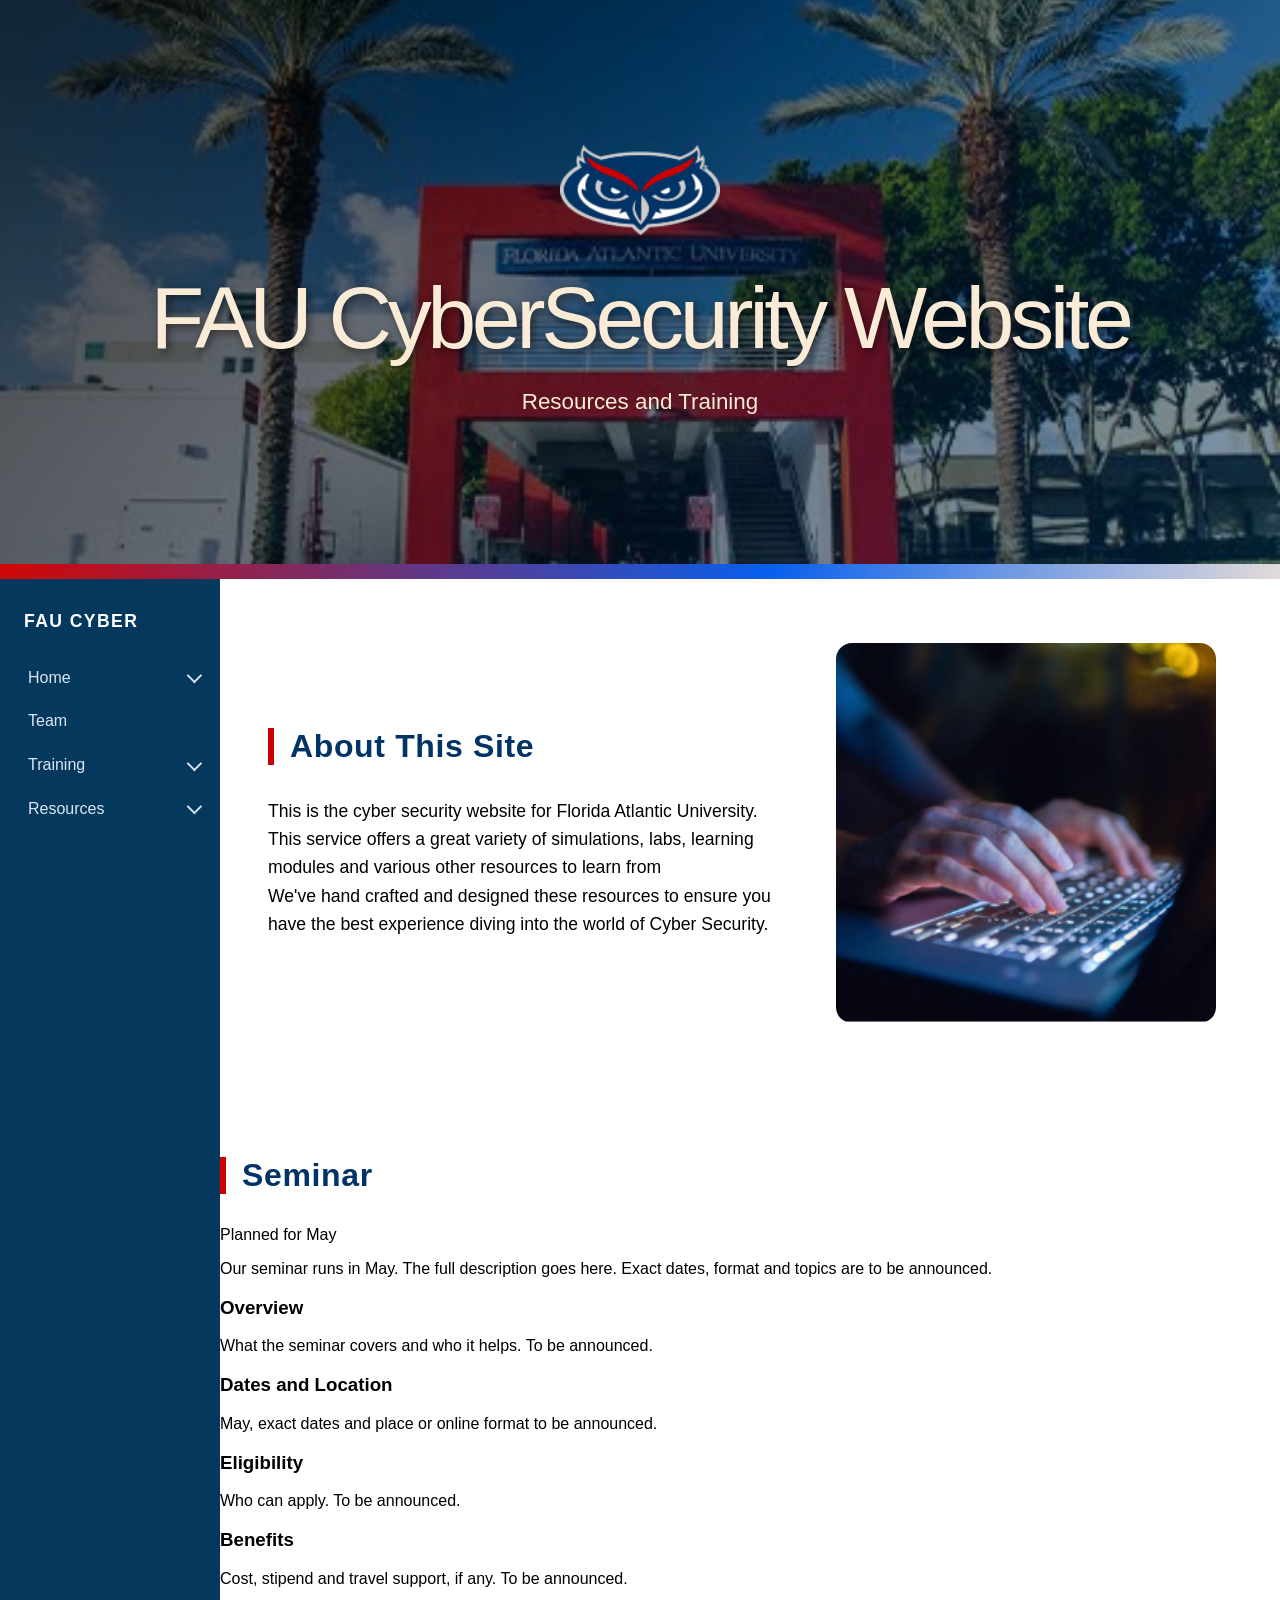
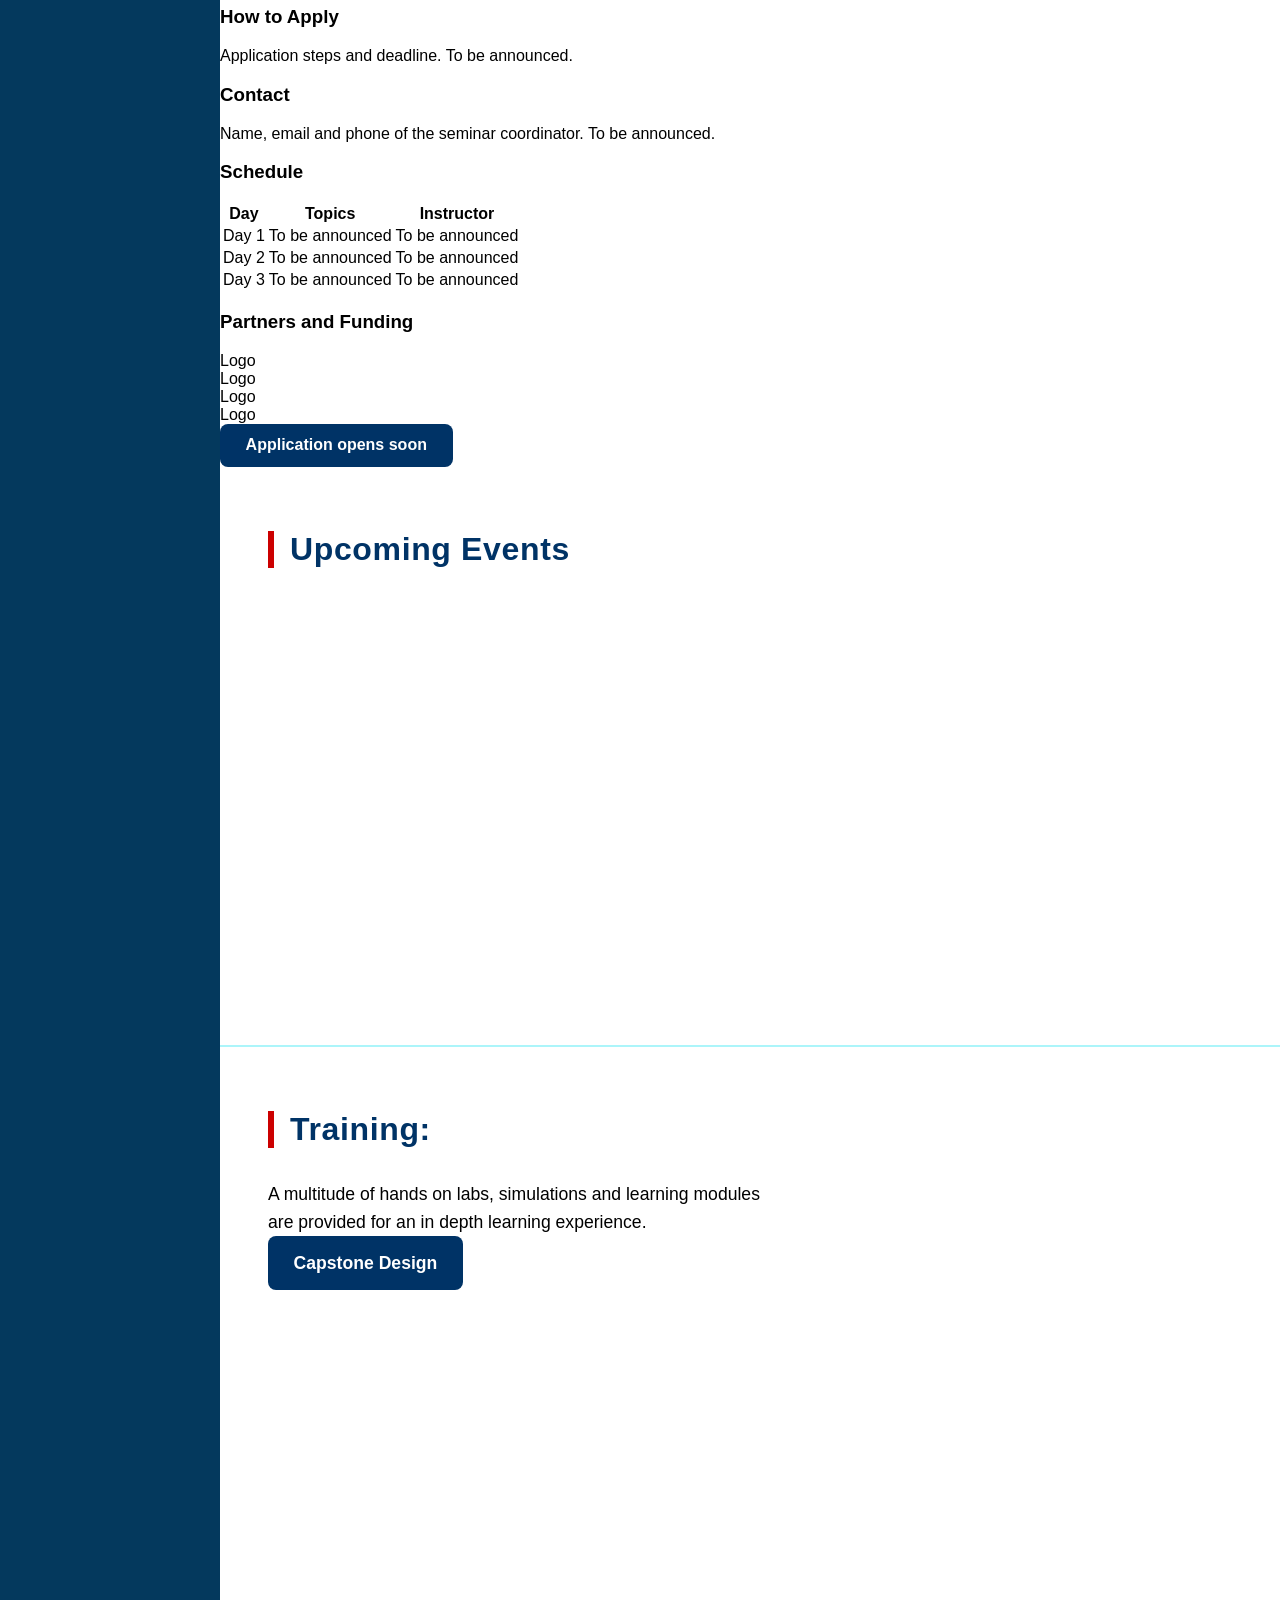
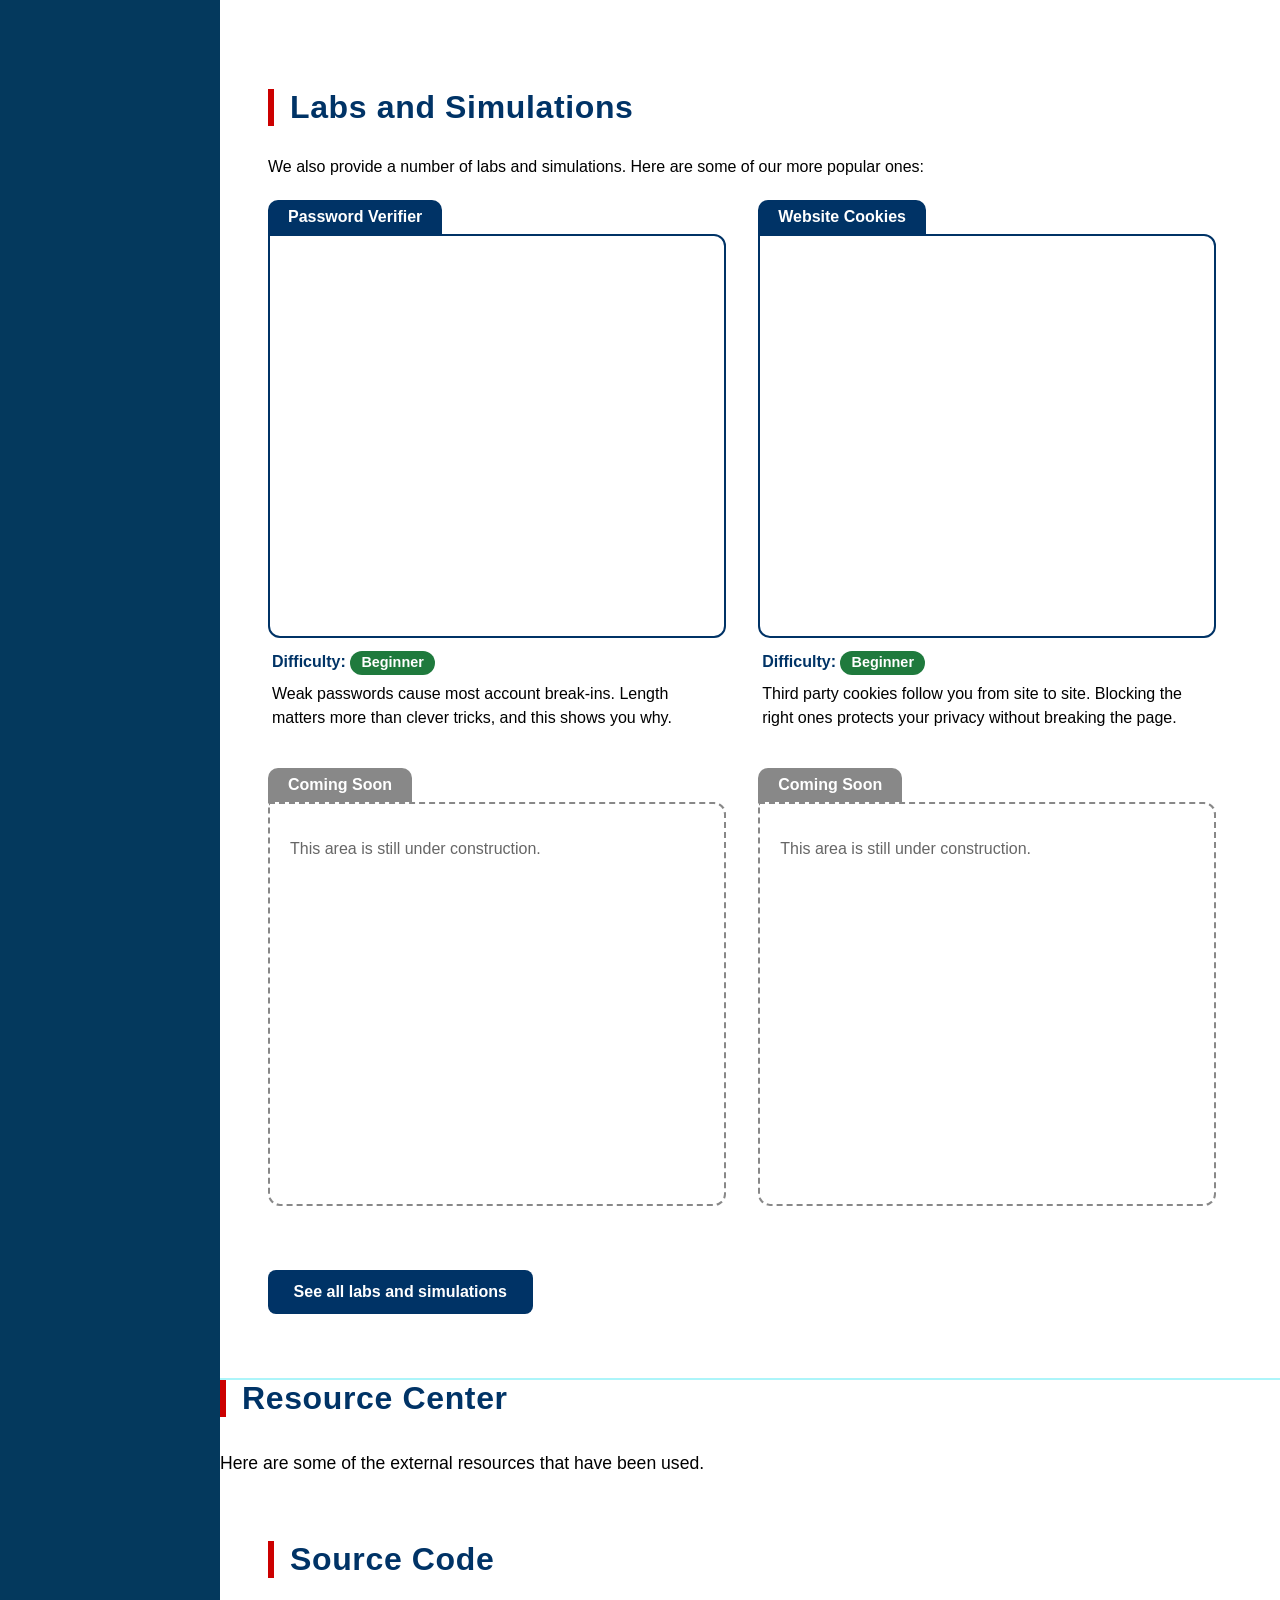
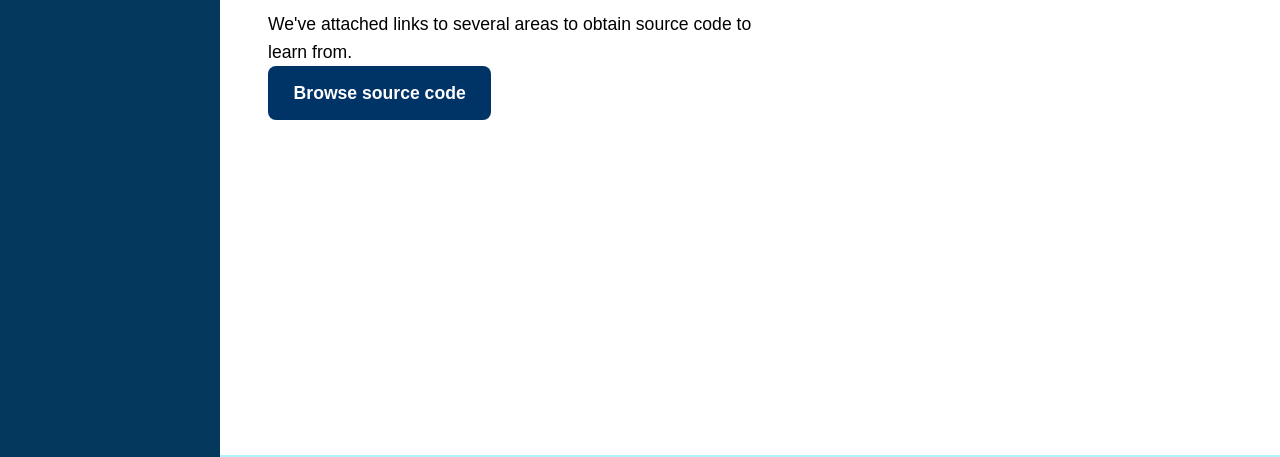
==== commit 66d70443: "Enhance index.html with seminar details Added seminar section with details and placeholders." ====
--- a/index.html
+++ b/index.html
@@ -7,6 +7,7 @@
  <link rel="stylesheet" href="home_screen.css">
  <link rel="stylesheet" href="sidebar_code.css">
  <link rel="stylesheet" href="lab_page.css">
+ <link rel="stylesheet" href="seminar.css">
 </head>
 
 <body>
@@ -35,12 +36,17 @@
             </ul>
         </details>
       </li>
+  <!-- Team Section -->
+      <li>
+        <a href="Team.html">Team</a>
+      </li>
   <!--  Training Section, should include Labs, Simulations and Training Modules -->
       <li>
         <details class = "nav-dropdown">
           <summary><a href="index.html#training">Training</a></summary>          
           <ul class="nav-sub">
             <li><a href="index.html#labs">Labs</a></li>
+            <li><a href="Capstone.html">Capstone Design</a></li>
           </ul>
         </details>
       </li>
@@ -49,7 +55,7 @@
         <details class = "nav-dropdown">
           <summary><a href="index.html#Resources">Resources</a></summary>
           <ul class="nav-sub">
-            <li><a href="index.html#sourcecode">Source Code</a></li>
+            <li><a href="SourceCode.html">Source Code</a></li>
           </ul>
         </details>
       </li>
@@ -68,11 +74,62 @@
       <img class="desc-pic0" src="Temp-Stock-Photo-Getty-Image.png" alt="Hands typing on a laptop keyboard">
     </section>
 
-  <section class="desc-section" id="seminar">
-    <div>
-      <h2 class="desc-title">Seminar</h2>
-      <p class="desc-par0">Place Holder text, needs updating</p>
-    </div>
+  <!-- Seminar Section. Every box is a placeholder until the details arrive. -->
+  <section class="seminar-section" id="seminar">
+    <h2 class="desc-title">Seminar</h2>
+    <p class="seminar-tag">Planned for May</p>
+    <p class="seminar-intro">Our seminar runs in May. The full description goes here. Exact dates, format and topics are to be announced.</p>
+
+    <div class="seminar-grid">
+      <article class="seminar-card">
+        <h3>Overview</h3>
+        <p>What the seminar covers and who it helps. To be announced.</p>
+      </article>
+      <article class="seminar-card">
+        <h3>Dates and Location</h3>
+        <p>May, exact dates and place or online format to be announced.</p>
+      </article>
+      <article class="seminar-card">
+        <h3>Eligibility</h3>
+        <p>Who can apply. To be announced.</p>
+      </article>
+      <article class="seminar-card">
+        <h3>Benefits</h3>
+        <p>Cost, stipend and travel support, if any. To be announced.</p>
+      </article>
+      <article class="seminar-card">
+        <h3>How to Apply</h3>
+        <p>Application steps and deadline. To be announced.</p>
+      </article>
+      <article class="seminar-card">
+        <h3>Contact</h3>
+        <p>Name, email and phone of the seminar coordinator. To be announced.</p>
+      </article>
+    </div>
+
+    <h3 class="seminar-subtitle">Schedule</h3>
+    <div class="seminar-table-wrap">
+      <table class="seminar-table">
+        <thead>
+          <tr><th>Day</th><th>Topics</th><th>Instructor</th></tr>
+        </thead>
+        <tbody>
+          <tr><td>Day 1</td><td>To be announced</td><td>To be announced</td></tr>
+          <tr><td>Day 2</td><td>To be announced</td><td>To be announced</td></tr>
+          <tr><td>Day 3</td><td>To be announced</td><td>To be announced</td></tr>
+        </tbody>
+      </table>
+    </div>
+
+    <h3 class="seminar-subtitle">Partners and Funding</h3>
+    <div class="seminar-logos">
+      <div class="seminar-logo-box">Logo</div>
+      <div class="seminar-logo-box">Logo</div>
+      <div class="seminar-logo-box">Logo</div>
+      <div class="seminar-logo-box">Logo</div>
+    </div>
+
+    <span class="web-button disabled">Application opens soon</span>
   </section>
 
     <section class = "desc-section"id = "news">
@@ -87,6 +144,7 @@
     <div>
       <h2 class = "desc-title">Training:</h2>
       <p class = "desc-par0">A multitude of hands on labs, simulations and learning modules are provided for an in depth learning experience.</p>
+      <p class = "desc-par0"><a class="web-button" href="Capstone.html">Capstone Design</a></p>
     </div>
   </section>
 
@@ -137,7 +195,7 @@
 <div class="bar2"></div>
 
 <!-- Resource Section-->
-<section class="desc-section" id="Resources">
+<section class="Resources" id="Resources">
   <div>
     <h2 class="desc-title">Resource Center</h2>
     <p class="desc-par0">Here are some of the external resources that have been used. </p>
@@ -147,6 +205,7 @@
   <div>
     <h2 class = "desc-title">Source Code</h2>
     <p class = "desc-par0">We've attached links to several areas to obtain source code to learn from.</p>
+    <p class = "desc-par0"><a class="web-button" href="SourceCode.html">Browse source code</a></p>
   </div>
 </section>
 <div class="bar2"></div>
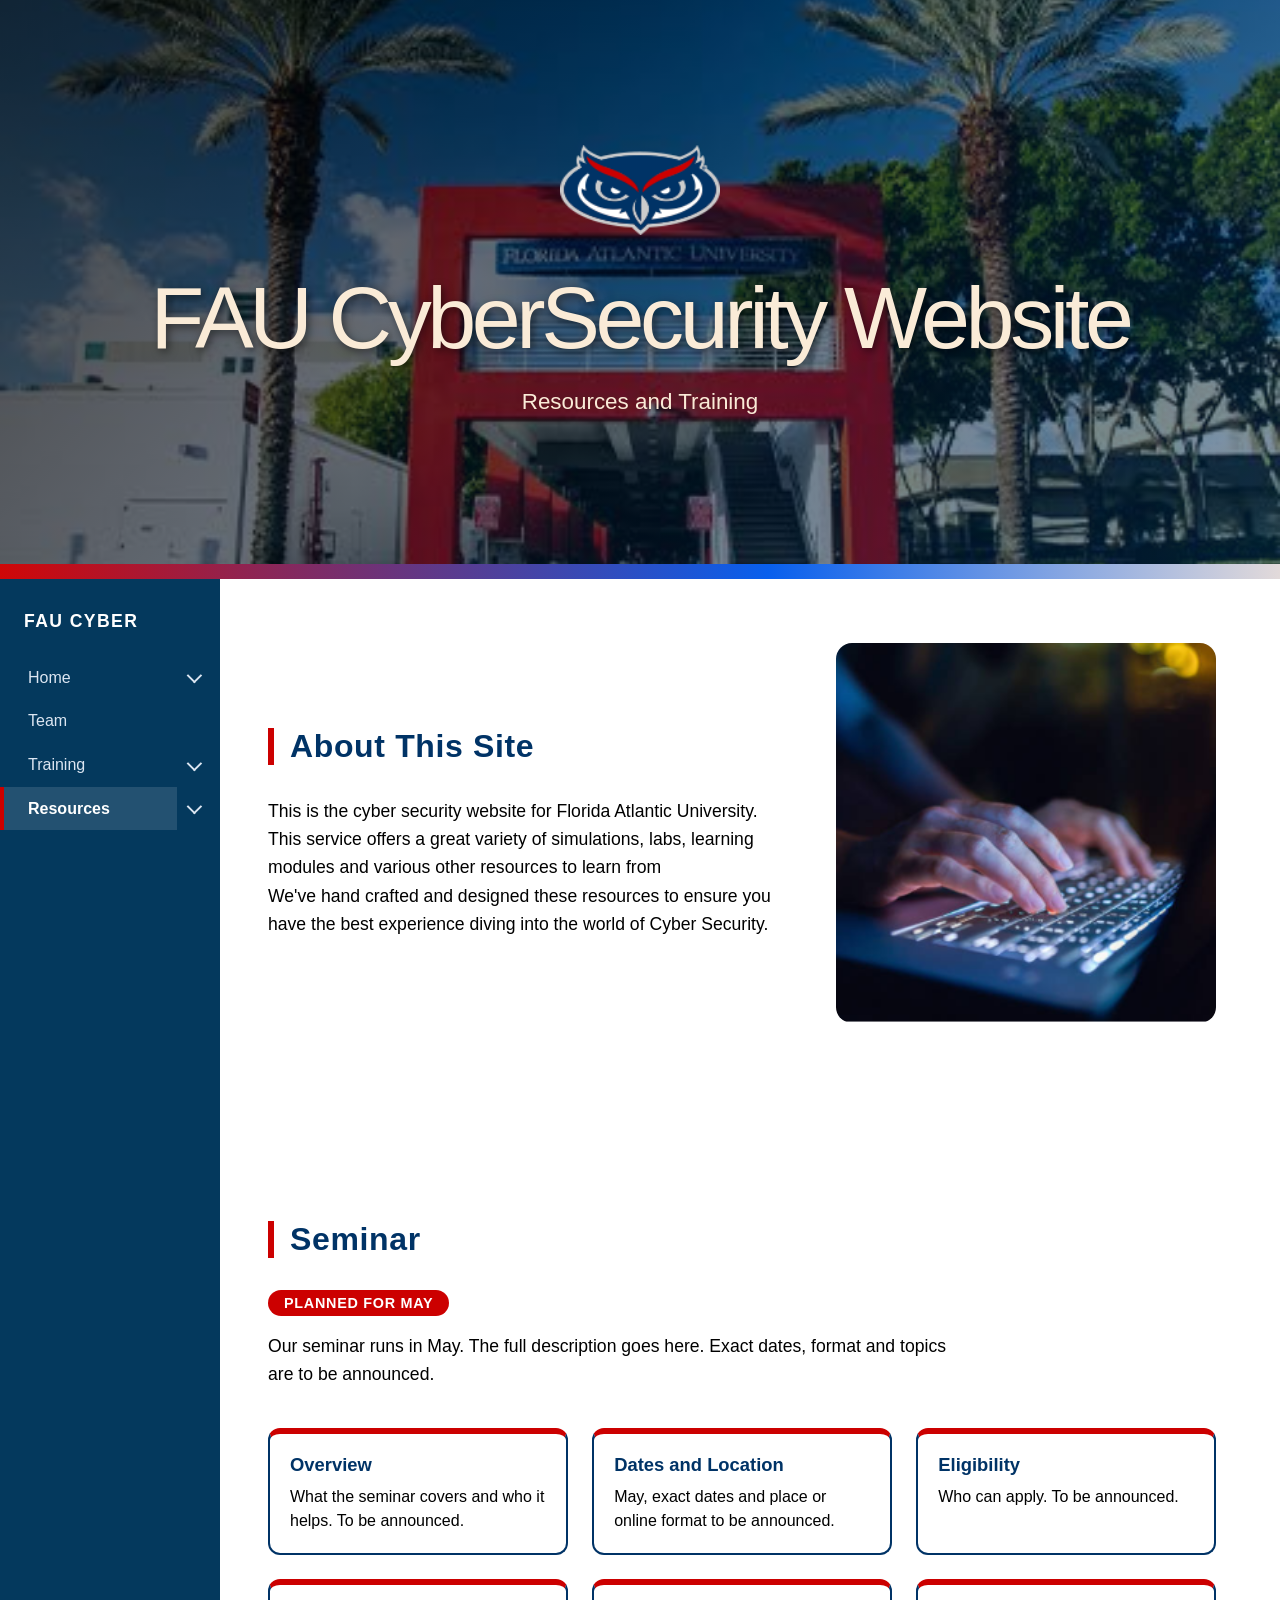
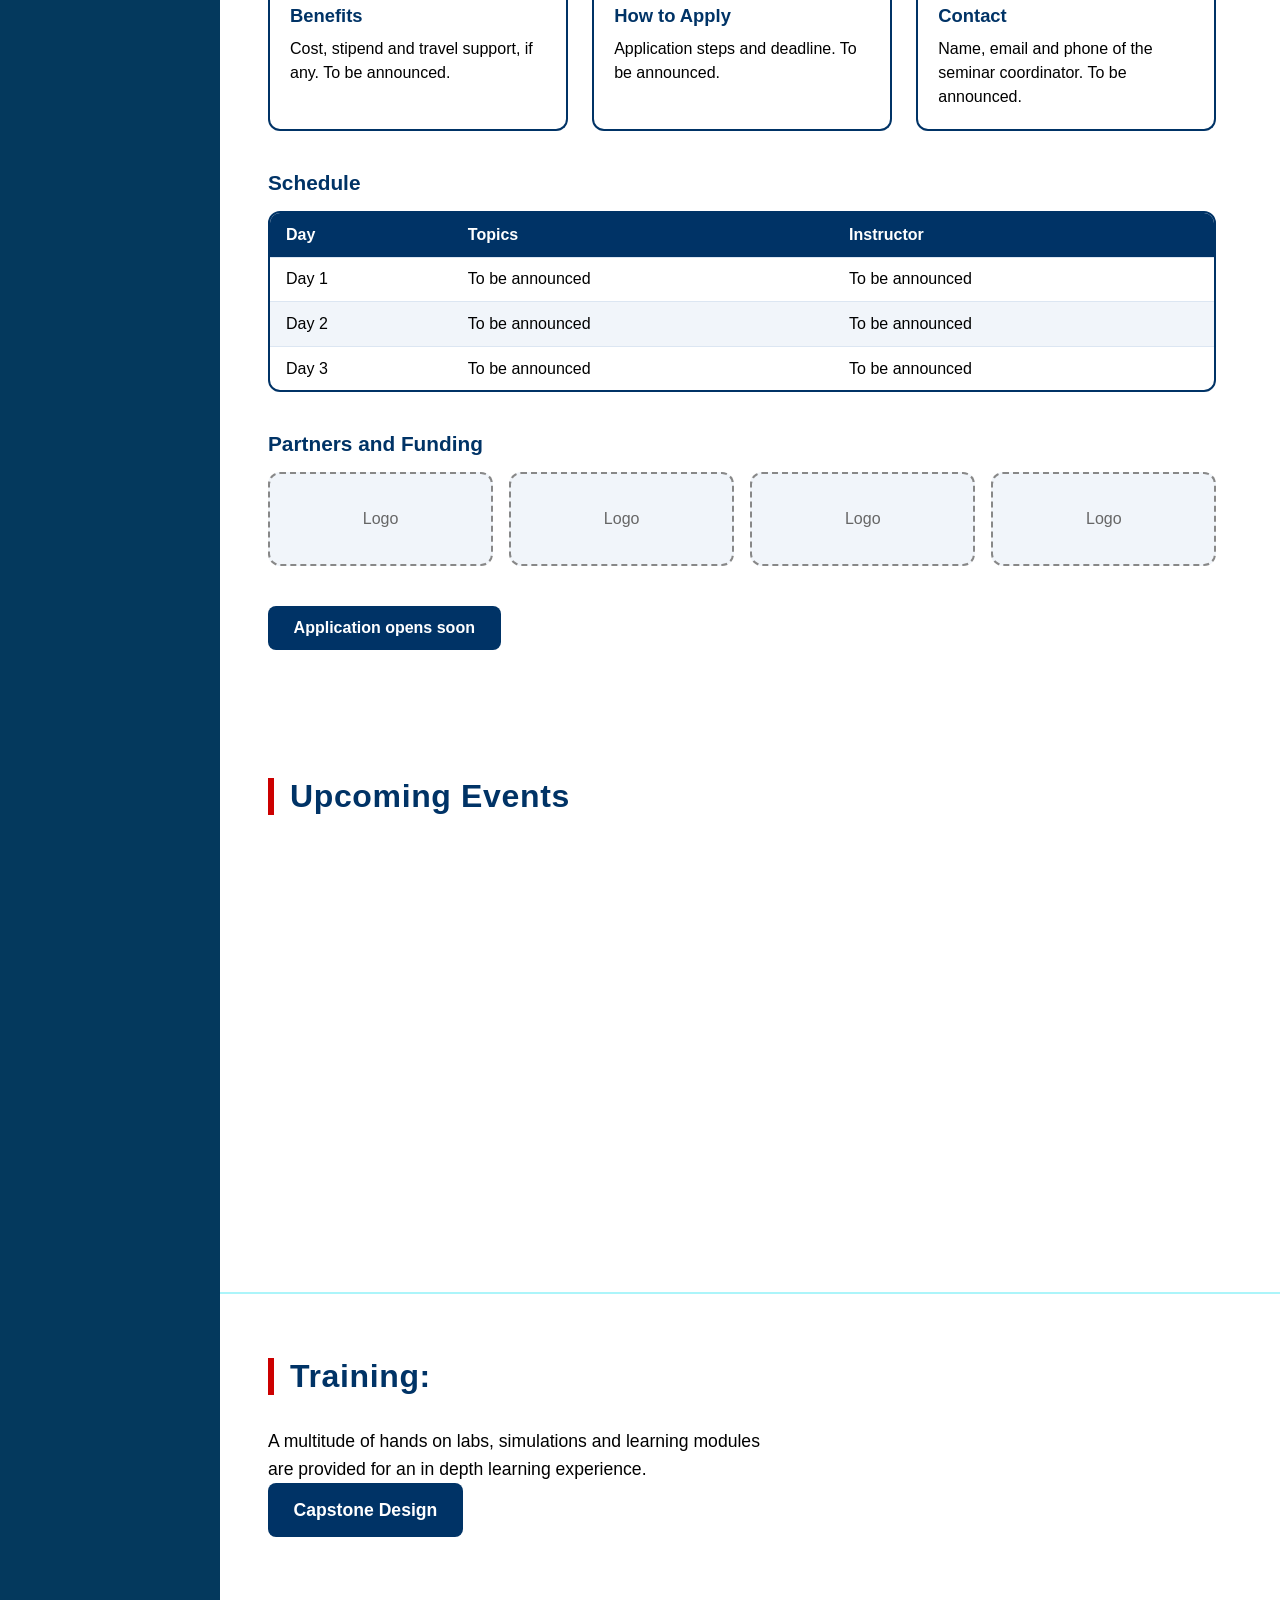
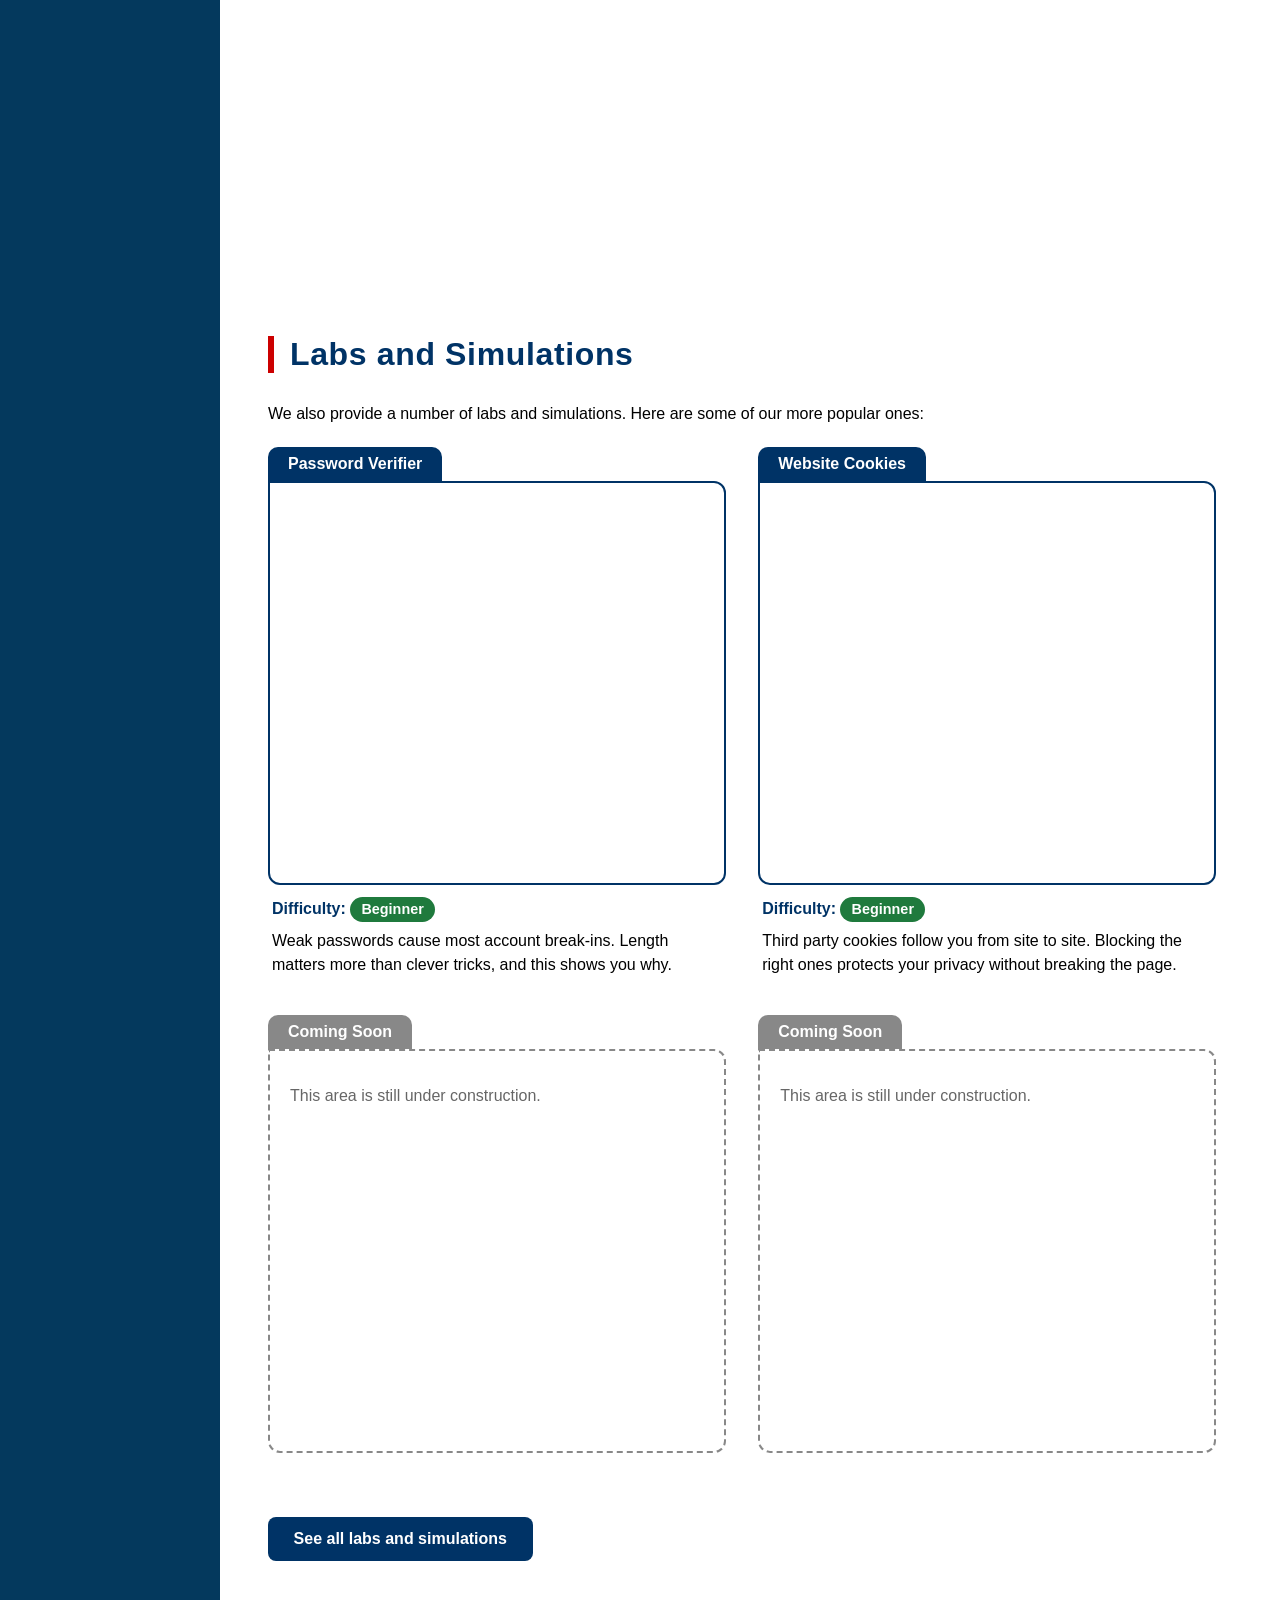
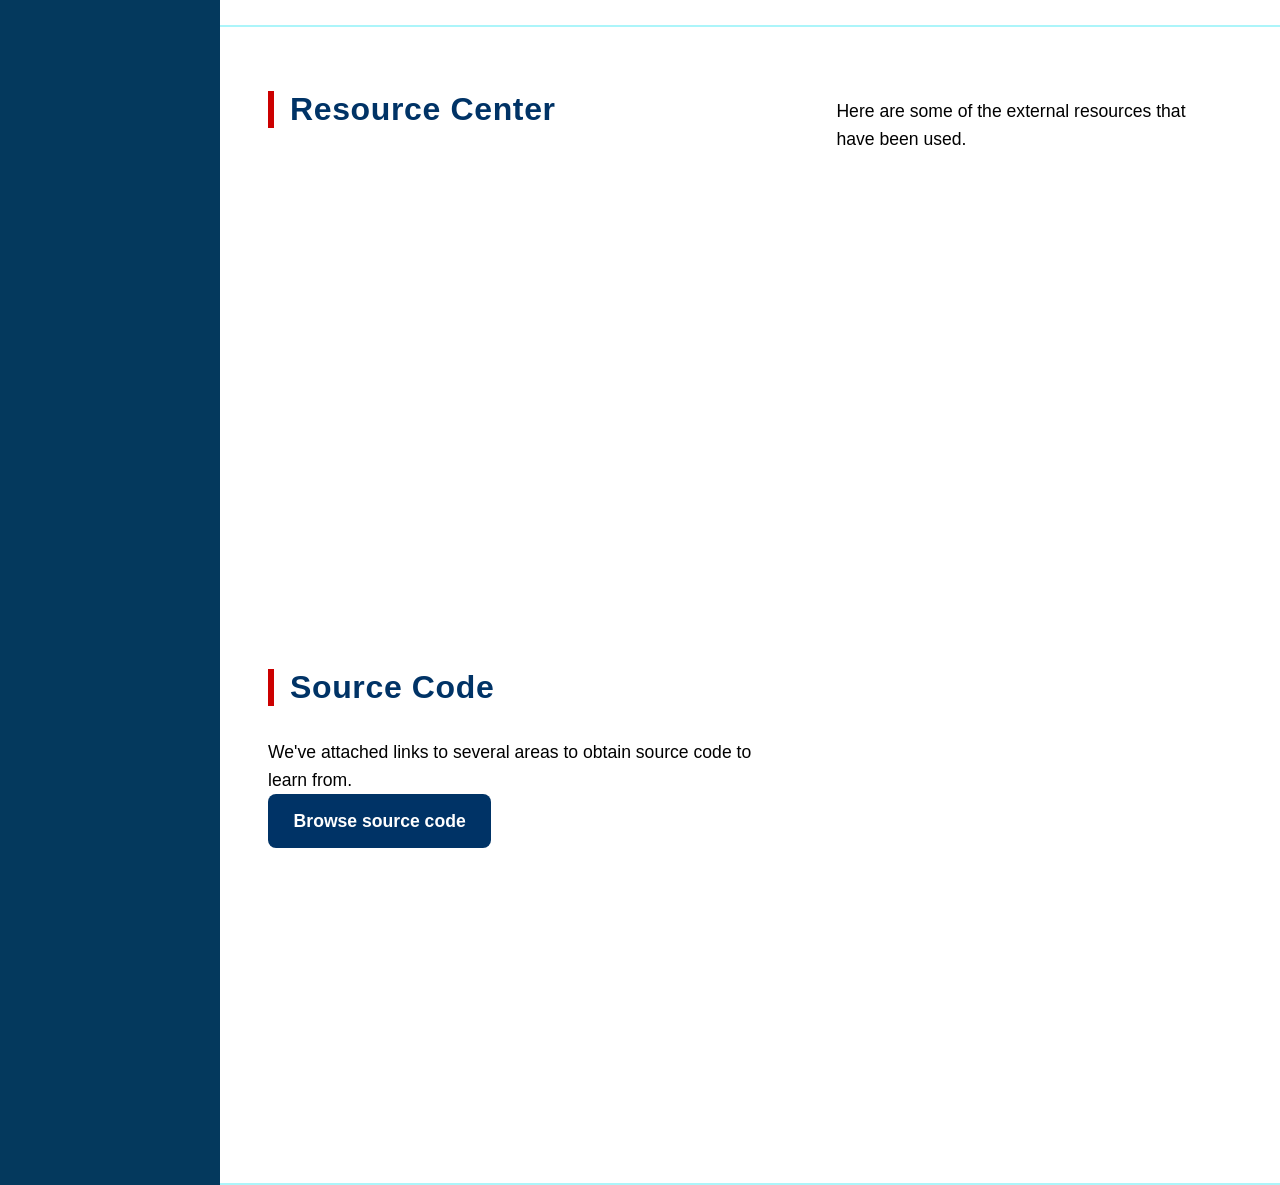
==== commit bad41b39: "Add files via upload" ====
--- a/index.html
+++ b/index.html
@@ -33,6 +33,7 @@
               <li><a href="index.html#description">About</a></li>
               <li><a href="index.html#seminar">Seminar</a></li>
               <li><a href="index.html#news">Events</a></li>
+              <li><a href="ProjectStructure.html">Project Structure</a></li>
             </ul>
         </details>
       </li>
@@ -46,6 +47,7 @@
           <summary><a href="index.html#training">Training</a></summary>          
           <ul class="nav-sub">
             <li><a href="index.html#labs">Labs</a></li>
+            <li><a href="LabSimulation.html">All Labs</a></li>
             <li><a href="Capstone.html">Capstone Design</a></li>
           </ul>
         </details>
@@ -196,7 +198,7 @@
 
 <!-- Resource Section-->
 <section class="Resources" id="Resources">
-  <div>
+  <div class = "desc-section">
     <h2 class="desc-title">Resource Center</h2>
     <p class="desc-par0">Here are some of the external resources that have been used. </p>
   </div>
--- a/seminar.css
+++ b/seminar.css
@@ -0,0 +1,111 @@
+.seminar-section {
+  padding: 4rem 6% 4rem 3rem;
+  min-height: 60vh;
+  background: white;
+}
+
+.seminar-tag {
+  display: inline-block;
+  margin: 0 0 1rem 0;
+  padding: 0.3rem 1rem;
+  background: #cc0000;
+  color: white;
+  font-size: 0.9rem;
+  font-weight: 700;
+  letter-spacing: 0.05em;
+  text-transform: uppercase;
+  border-radius: 999px;
+}
+
+.seminar-intro {
+  max-width: 700px;
+  margin: 0 0 2.5rem 0;
+  font-size: 1.1rem;
+  line-height: 1.6;
+}
+
+.seminar-subtitle {
+  margin: 0 0 1rem 0;
+  color: #003366;
+  font-size: 1.3rem;
+}
+
+/* Six info cards in a grid that wraps on small screens */
+.seminar-grid {
+  display: grid;
+  grid-template-columns: repeat(auto-fit, minmax(260px, 1fr));
+  gap: 1.5rem;
+  max-width: 1000px;
+  margin: 0 0 2.5rem 0;
+}
+
+.seminar-card {
+  padding: 1.25rem;
+  background: white;
+  border: 2px solid #003366;
+  border-top: 6px solid #cc0000;
+  border-radius: 12px;
+}
+
+.seminar-card h3 {
+  margin: 0 0 0.6rem 0;
+  color: #003366;
+  font-size: 1.15rem;
+}
+
+.seminar-card p {
+  margin: 0;
+  line-height: 1.5;
+}
+
+/* Schedule table */
+.seminar-table-wrap {
+  max-width: 1000px;
+  margin: 0 0 2.5rem 0;
+  overflow-x: auto;
+}
+
+.seminar-table {
+  width: 100%;
+  border-collapse: separate;
+  border-spacing: 0;
+  border: 2px solid #003366;
+  border-radius: 12px;
+  overflow: hidden;
+}
+
+.seminar-table th {
+  padding: 0.8rem 1rem;
+  background: #003366;
+  color: white;
+  text-align: left;
+}
+
+.seminar-table td {
+  padding: 0.8rem 1rem;
+  border-top: 1px solid #dce6f2;
+}
+
+.seminar-table tbody tr:nth-child(even) {
+  background: #f1f5fa;
+}
+
+/* Logo placeholders */
+.seminar-logos {
+  display: grid;
+  grid-template-columns: repeat(auto-fit, minmax(160px, 1fr));
+  gap: 1rem;
+  max-width: 1000px;
+  margin: 0 0 2.5rem 0;
+}
+
+.seminar-logo-box {
+  display: flex;
+  align-items: center;
+  justify-content: center;
+  height: 90px;
+  background: #f1f5fa;
+  border: 2px dashed #888;
+  border-radius: 12px;
+  color: #666;
+}
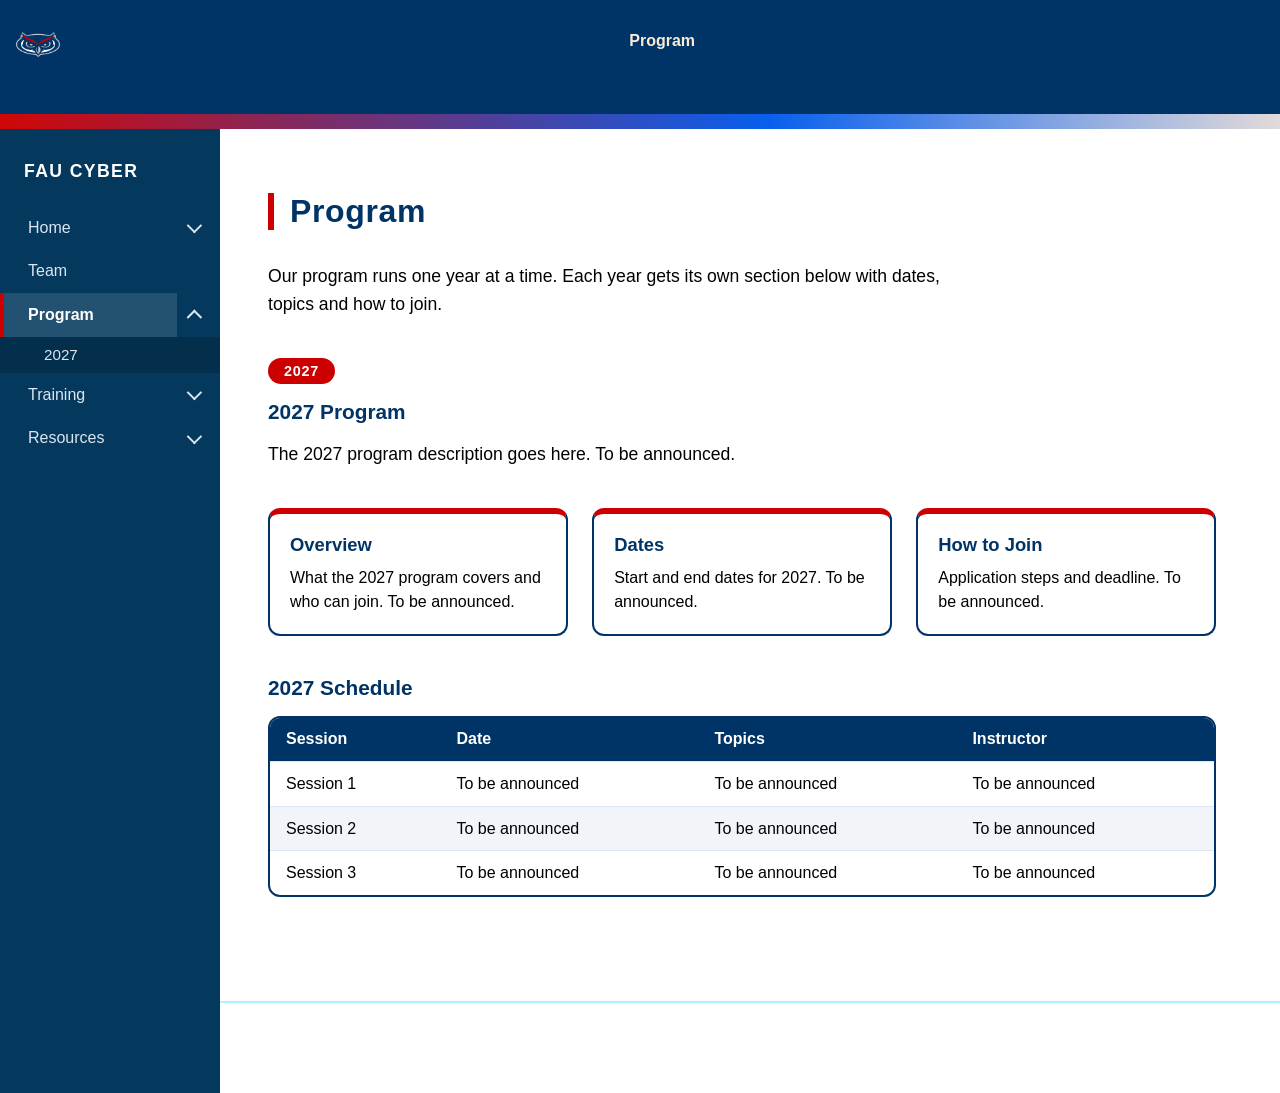
==== commit 3bf1d47f: "Add files via upload" ====
--- a/index.html
+++ b/index.html
@@ -3,218 +3,109 @@
 <head>
   <meta charset="utf-8">
   <meta name="viewport" content="width=device-width, initial-scale=1, viewport-fit=cover">
-  <title>FAU CyberSecurity Website</title>
- <link rel="stylesheet" href="home_screen.css">
- <link rel="stylesheet" href="sidebar_code.css">
- <link rel="stylesheet" href="lab_page.css">
- <link rel="stylesheet" href="seminar.css">
+  <title>Program - FAU CyberSecurity Website</title>
+  <link rel="stylesheet" href="home_screen.css">
+  <link rel="stylesheet" href="sidebar_code.css">
+  <link rel="stylesheet" href="seminar.css">
 </head>
 
 <body>
-  <!-- Header / Banner -->
-  <header class="banner-top">
-    <div class="banner-theme">
-      <img class="banner-logo" src="owlhead-logo.png" alt="FAU Owls logo">
-      <h1 class="banner-title">FAU CyberSecurity Website</h1>
-      <p class="banner-subtitle">Resources and Training</p>
+  <header class="alt-banner-top">
+    <div class="alt-banner-theme">
+      <img class="alt-banner-logo" src="owlhead-logo.png" alt="FAU Owls logo">
+      <h1 class="alt-banner-title">Program</h1>
     </div>
   </header>
   <div class="bar"></div>
 
-  <!-- Side Bar Content -->
-<div class="page-body">
-  <nav class="side-nav" aria-label="Main navigation">
-    <p class="nav-heading">FAU Cyber</p>
-    <ul class="nav-links">
-  <!-- Home Section -->
-      <li>
-        <details class = "nav-dropdown">
-            <summary><a href="index.html#top">Home</a></summary>            <ul class = "nav-sub">
+  <div class="page-body">
+    <!-- Side Bar Content -->
+    <nav class="side-nav" aria-label="Main navigation">
+      <p class="nav-heading">FAU Cyber</p>
+      <ul class="nav-links">
+        <li>
+          <details class="nav-dropdown">
+            <summary><a href="index.html#top">Home</a></summary>
+            <ul class="nav-sub">
               <li><a href="index.html#description">About</a></li>
               <li><a href="index.html#seminar">Seminar</a></li>
-              <li><a href="index.html#news">Events</a></li>
               <li><a href="ProjectStructure.html">Project Structure</a></li>
             </ul>
-        </details>
-      </li>
-  <!-- Team Section -->
-      <li>
-        <a href="Team.html">Team</a>
-      </li>
-  <!--  Training Section, should include Labs, Simulations and Training Modules -->
-      <li>
-        <details class = "nav-dropdown">
-          <summary><a href="index.html#training">Training</a></summary>          
-          <ul class="nav-sub">
-            <li><a href="index.html#labs">Labs</a></li>
-            <li><a href="LabSimulation.html">All Labs</a></li>
-            <li><a href="Capstone.html">Capstone Design</a></li>
-          </ul>
-        </details>
-      </li>
-    <!--  Resource Section -->
-      <li>
-        <details class = "nav-dropdown">
-          <summary><a href="index.html#Resources">Resources</a></summary>
-          <ul class="nav-sub">
-            <li><a href="SourceCode.html">Source Code</a></li>
-          </ul>
-        </details>
-      </li>
-    </ul>
-  </nav>
-  <main class="page-content">
-  <section id = "top">
+          </details>
+        </li>
+        <li><a href="Team.html">Team</a></li>
+        <li>
+          <details class="nav-dropdown" open>
+            <summary><a class="active" href="Program.html">Program</a></summary>
+            <ul class="nav-sub">
+              <li><a href="Program.html#program-2027">2027</a></li>
+            </ul>
+          </details>
+        </li>
+        <li>
+          <details class="nav-dropdown">
+            <summary><a href="Training.html">Training</a></summary>
+            <ul class="nav-sub">
+              <li><a href="LabSimulation.html">Labs</a></li>
+              <li><a href="Capstone.html">Capstone Design</a></li>
+            </ul>
+          </details>
+        </li>
+        <li>
+          <details class="nav-dropdown">
+            <summary><a href="Resources.html">Resources</a></summary>
+            <ul class="nav-sub">
+              <li><a href="SourceCode.html">Source Code</a></li>
+            </ul>
+          </details>
+        </li>
+      </ul>
+    </nav>
 
-    <!-- Description Section -->
-    <section class="desc-section" id="description">
-      <div>
-        <h2 class="desc-title">About This Site</h2>
-        <p class="desc-par0">This is the cyber security website for Florida Atlantic University. This service offers a great variety of simulations, labs, learning modules and various other resources to learn from</p>
-         <p class="desc-par0">We've hand crafted and designed these resources to ensure you have the best experience diving into the world of Cyber Security.</p>
-      </div>
-      <img class="desc-pic0" src="Temp-Stock-Photo-Getty-Image.png" alt="Hands typing on a laptop keyboard">
-    </section>
+    <main class="page-content">
+      <section class="seminar-section" id="program">
+        <h2 class="desc-title">Program</h2>
+        <p class="seminar-intro">Our program runs one year at a time. Each year gets its own section below with dates, topics and how to join.</p>
 
-  <!-- Seminar Section. Every box is a placeholder until the details arrive. -->
-  <section class="seminar-section" id="seminar">
-    <h2 class="desc-title">Seminar</h2>
-    <p class="seminar-tag">Planned for May</p>
-    <p class="seminar-intro">Our seminar runs in May. The full description goes here. Exact dates, format and topics are to be announced.</p>
+        <!-- 2027. To add a new year: copy this whole section, change every 2027 to the new year. -->
+        <section id="program-2027">
+          <p class="seminar-tag">2027</p>
+          <h3 class="seminar-subtitle">2027 Program</h3>
+          <p class="seminar-intro">The 2027 program description goes here. To be announced.</p>
 
-    <div class="seminar-grid">
-      <article class="seminar-card">
-        <h3>Overview</h3>
-        <p>What the seminar covers and who it helps. To be announced.</p>
-      </article>
-      <article class="seminar-card">
-        <h3>Dates and Location</h3>
-        <p>May, exact dates and place or online format to be announced.</p>
-      </article>
-      <article class="seminar-card">
-        <h3>Eligibility</h3>
-        <p>Who can apply. To be announced.</p>
-      </article>
-      <article class="seminar-card">
-        <h3>Benefits</h3>
-        <p>Cost, stipend and travel support, if any. To be announced.</p>
-      </article>
-      <article class="seminar-card">
-        <h3>How to Apply</h3>
-        <p>Application steps and deadline. To be announced.</p>
-      </article>
-      <article class="seminar-card">
-        <h3>Contact</h3>
-        <p>Name, email and phone of the seminar coordinator. To be announced.</p>
-      </article>
-    </div>
+          <div class="seminar-grid">
+            <article class="seminar-card">
+              <h3>Overview</h3>
+              <p>What the 2027 program covers and who can join. To be announced.</p>
+            </article>
+            <article class="seminar-card">
+              <h3>Dates</h3>
+              <p>Start and end dates for 2027. To be announced.</p>
+            </article>
+            <article class="seminar-card">
+              <h3>How to Join</h3>
+              <p>Application steps and deadline. To be announced.</p>
+            </article>
+          </div>
 
-    <h3 class="seminar-subtitle">Schedule</h3>
-    <div class="seminar-table-wrap">
-      <table class="seminar-table">
-        <thead>
-          <tr><th>Day</th><th>Topics</th><th>Instructor</th></tr>
-        </thead>
-        <tbody>
-          <tr><td>Day 1</td><td>To be announced</td><td>To be announced</td></tr>
-          <tr><td>Day 2</td><td>To be announced</td><td>To be announced</td></tr>
-          <tr><td>Day 3</td><td>To be announced</td><td>To be announced</td></tr>
-        </tbody>
-      </table>
-    </div>
-
-    <h3 class="seminar-subtitle">Partners and Funding</h3>
-    <div class="seminar-logos">
-      <div class="seminar-logo-box">Logo</div>
-      <div class="seminar-logo-box">Logo</div>
-      <div class="seminar-logo-box">Logo</div>
-      <div class="seminar-logo-box">Logo</div>
-    </div>
-
-    <span class="web-button disabled">Application opens soon</span>
-  </section>
-
-    <section class = "desc-section"id = "news">
-      <h2 class = "desc-title">Upcoming Events</h2>
-      <p class = "desc-par0"></p>
-    </section>
-</section>
-
-<div class="bar2"></div>
-<!-- Training Section, should include demos -->
-  <section class = "desc-section" id = "training">
-    <div>
-      <h2 class = "desc-title">Training:</h2>
-      <p class = "desc-par0">A multitude of hands on labs, simulations and learning modules are provided for an in depth learning experience.</p>
-      <p class = "desc-par0"><a class="web-button" href="Capstone.html">Capstone Design</a></p>
-    </div>
-  </section>
-
-<!-- Lab Section, should include a demo -->
-<section class="info-section" id="labs">
-  <h2 class="desc-title">Labs and Simulations</h2>
-  <p class="desc-par">We also provide a number of labs and simulations. Here are some of our more popular ones:</p>
-
-  <div class="lab-grid">
-    <!-- Password Verifier -->
-    <article class="lab-card">
-      <h3 class="lab-tab">Password Verifier</h3>
-      <div class="lab-window"></div>
-      <div class="lab-info">
-        <p class="lab-level">Difficulty: <span class="level level-beginner">Beginner</span></p>
-        <p>Weak passwords cause most account break-ins. Length matters more than clever tricks, and this shows you why.</p>
-      </div>
-    </article>
-
-    <!-- Cookie Sim -->
-    <article class="lab-card">
-      <h3 class="lab-tab">Website Cookies</h3>
-      <div class="lab-window"></div>
-      <div class="lab-info">
-        <p class="lab-level">Difficulty: <span class="level level-beginner">Beginner</span></p>
-        <p>Third party cookies follow you from site to site. Blocking the right ones protects your privacy without breaking the page.</p>
-      </div>
-    </article>
-
-    <article class="lab-card soon">
-      <h3 class="lab-tab">Coming Soon</h3>
-      <div class="lab-window">
-        <p>This area is still under construction.</p>
-      </div>
-    </article>
-
-    <article class="lab-card soon">
-      <h3 class="lab-tab">Coming Soon</h3>
-      <div class="lab-window">
-        <p>This area is still under construction.</p>
-      </div>
-    </article>
-
+          <!-- 2027 Schedule. To add a row: copy one <tr> line and change the text. -->
+          <h3 class="seminar-subtitle">2027 Schedule</h3>
+          <div class="seminar-table-wrap">
+            <table class="seminar-table">
+              <thead>
+                <tr><th>Session</th><th>Date</th><th>Topics</th><th>Instructor</th></tr>
+              </thead>
+              <tbody>
+                <tr><td>Session 1</td><td>To be announced</td><td>To be announced</td><td>To be announced</td></tr>
+                <tr><td>Session 2</td><td>To be announced</td><td>To be announced</td><td>To be announced</td></tr>
+                <tr><td>Session 3</td><td>To be announced</td><td>To be announced</td><td>To be announced</td></tr>
+              </tbody>
+            </table>
+          </div>
+        </section>
+      </section>
+      <div class="bar2"></div>
+    </main>
   </div>
-
-  <a class="web-button" href="LabSimulation.html">See all labs and simulations</a>
-</section>
-<div class="bar2"></div>
-
-<!-- Resource Section-->
-<section class="Resources" id="Resources">
-  <div class = "desc-section">
-    <h2 class="desc-title">Resource Center</h2>
-    <p class="desc-par0">Here are some of the external resources that have been used. </p>
-  </div>
-  </section>
-<section class = "desc-section" id = "sourcecode">
-  <div>
-    <h2 class = "desc-title">Source Code</h2>
-    <p class = "desc-par0">We've attached links to several areas to obtain source code to learn from.</p>
-    <p class = "desc-par0"><a class="web-button" href="SourceCode.html">Browse source code</a></p>
-  </div>
-</section>
-<div class="bar2"></div>
-
-  </main>
-</div>
-
-<script src="nav.js"></script>
 </body>
-</html>
+</html>
--- a/home_screen.css
+++ b/home_screen.css
@@ -182,6 +182,10 @@
 
 /* Phones: stack everything and drop the side space */
 @media (max-width: 800px) {
+  .page-body {
+    grid-template-columns: 1fr;
+    background: white;
+  }
   .desc-section {
     --space-left: 1.5rem;
     --space-right: 1.5rem;
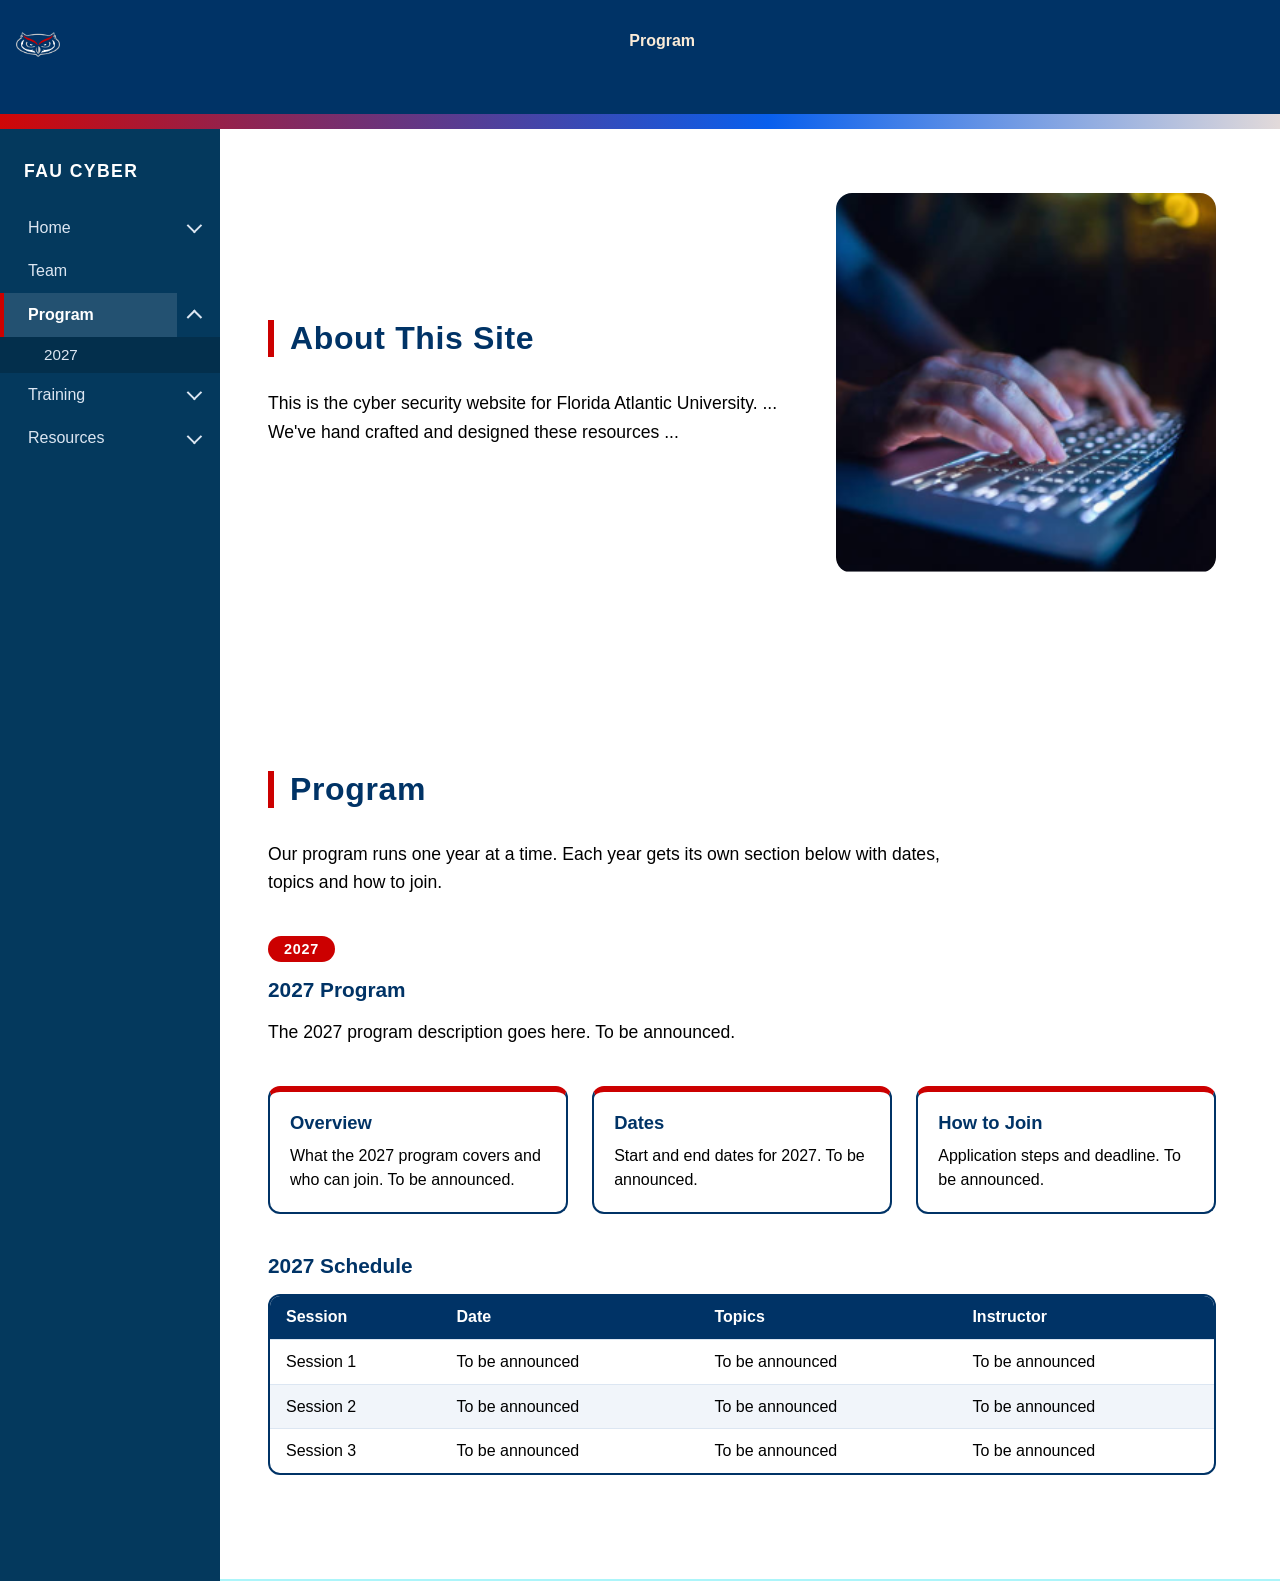
==== commit f1dd50a9: "Update index.html" ====
--- a/index.html
+++ b/index.html
@@ -63,6 +63,16 @@
     </nav>
 
     <main class="page-content">
+        <!-- Description Section -->
+      <section class="desc-section" id="description">
+        <div>
+          <h2 class="desc-title">About This Site</h2>
+          <p class="desc-par0">This is the cyber security website for Florida Atlantic University. ...</p>
+          <p class="desc-par0">We've hand crafted and designed these resources ...</p>
+        </div>
+        <img class="desc-pic0" src="Temp-Stock-Photo-Getty-Image.png" alt="Hands typing on a laptop keyboard">
+      </section>
+      
       <section class="seminar-section" id="program">
         <h2 class="desc-title">Program</h2>
         <p class="seminar-intro">Our program runs one year at a time. Each year gets its own section below with dates, topics and how to join.</p>
@@ -108,4 +118,4 @@
     </main>
   </div>
 </body>
-</html>+</html>
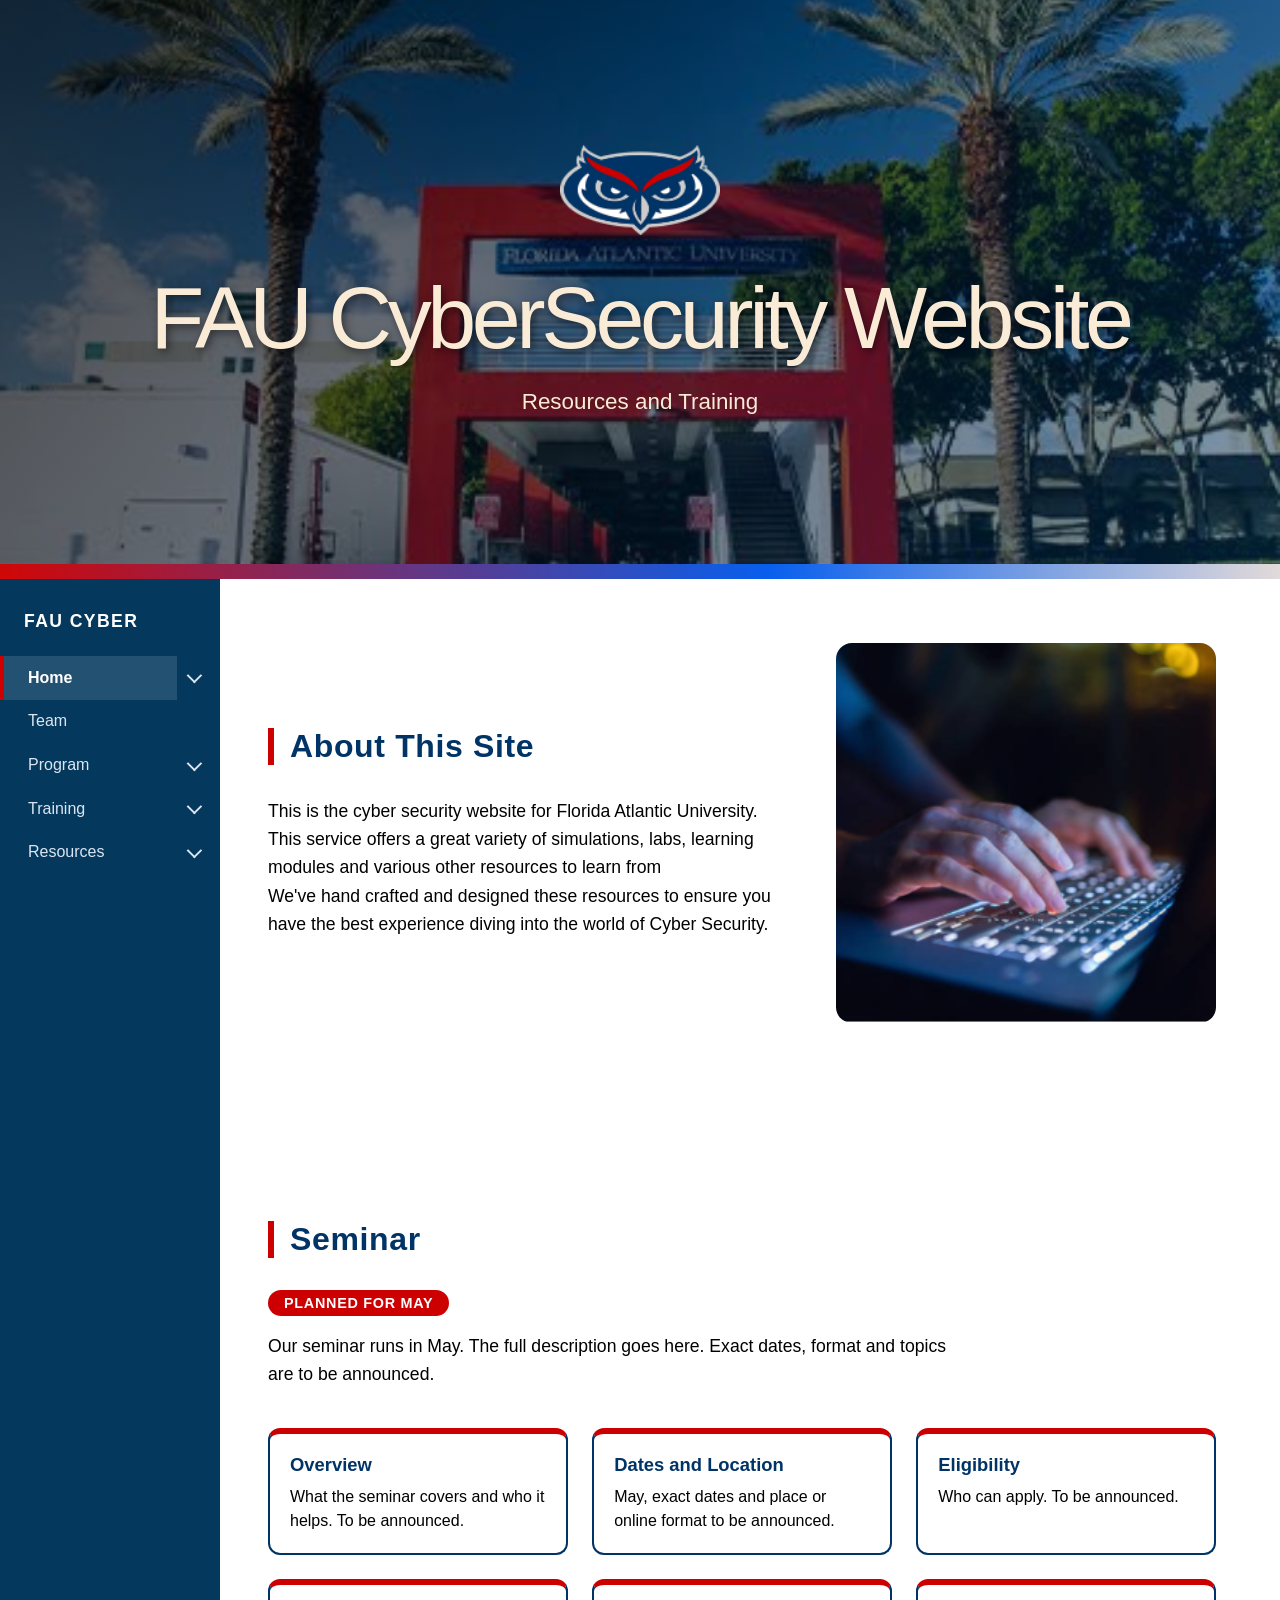
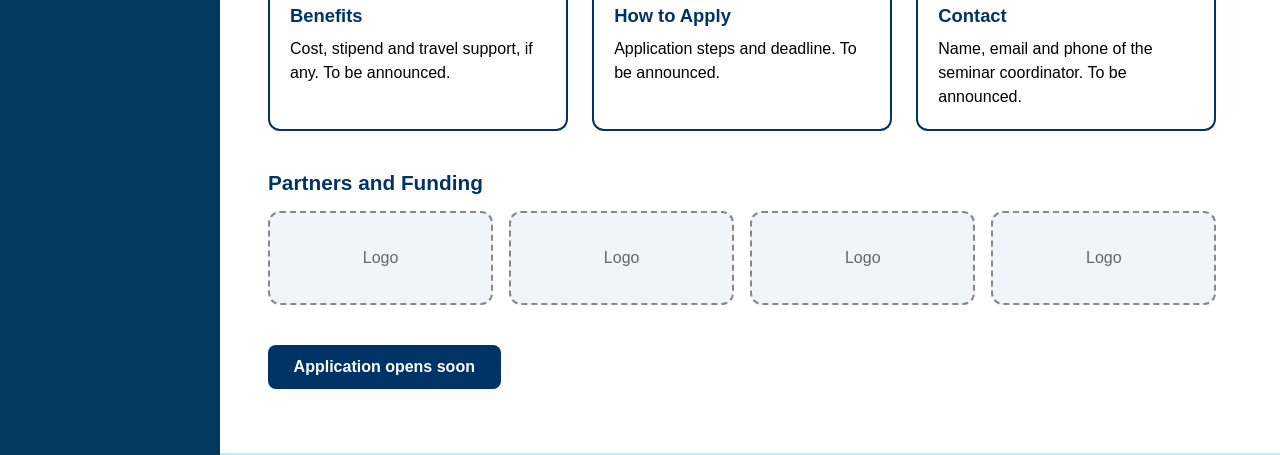
==== commit fc482a19: "Update index.html" ====
--- a/index.html
+++ b/index.html
@@ -3,17 +3,19 @@
 <head>
   <meta charset="utf-8">
   <meta name="viewport" content="width=device-width, initial-scale=1, viewport-fit=cover">
-  <title>Program - FAU CyberSecurity Website</title>
+  <title>FAU CyberSecurity Website</title>
   <link rel="stylesheet" href="home_screen.css">
   <link rel="stylesheet" href="sidebar_code.css">
   <link rel="stylesheet" href="seminar.css">
 </head>
 
 <body>
-  <header class="alt-banner-top">
-    <div class="alt-banner-theme">
-      <img class="alt-banner-logo" src="owlhead-logo.png" alt="FAU Owls logo">
-      <h1 class="alt-banner-title">Program</h1>
+  <!-- Header / Banner. id="top" is where the Home link jumps to. -->
+  <header class="banner-top" id="top">
+    <div class="banner-theme">
+      <img class="banner-logo" src="owlhead-logo.png" alt="FAU Owls logo">
+      <h1 class="banner-title">FAU CyberSecurity Website</h1>
+      <p class="banner-subtitle">Resources and Training</p>
     </div>
   </header>
   <div class="bar"></div>
@@ -35,8 +37,8 @@
         </li>
         <li><a href="Team.html">Team</a></li>
         <li>
-          <details class="nav-dropdown" open>
-            <summary><a class="active" href="Program.html">Program</a></summary>
+          <details class="nav-dropdown">
+            <summary><a href="Program.html">Program</a></summary>
             <ul class="nav-sub">
               <li><a href="Program.html#program-2027">2027</a></li>
             </ul>
@@ -63,59 +65,64 @@
     </nav>
 
     <main class="page-content">
-        <!-- Description Section -->
+      <!-- Description Section -->
       <section class="desc-section" id="description">
         <div>
           <h2 class="desc-title">About This Site</h2>
-          <p class="desc-par0">This is the cyber security website for Florida Atlantic University. ...</p>
-          <p class="desc-par0">We've hand crafted and designed these resources ...</p>
+          <p class="desc-par0">This is the cyber security website for Florida Atlantic University. This service offers a great variety of simulations, labs, learning modules and various other resources to learn from</p>
+          <p class="desc-par0">We've hand crafted and designed these resources to ensure you have the best experience diving into the world of Cyber Security.</p>
         </div>
         <img class="desc-pic0" src="Temp-Stock-Photo-Getty-Image.png" alt="Hands typing on a laptop keyboard">
       </section>
-      
-      <section class="seminar-section" id="program">
-        <h2 class="desc-title">Program</h2>
-        <p class="seminar-intro">Our program runs one year at a time. Each year gets its own section below with dates, topics and how to join.</p>
 
-        <!-- 2027. To add a new year: copy this whole section, change every 2027 to the new year. -->
-        <section id="program-2027">
-          <p class="seminar-tag">2027</p>
-          <h3 class="seminar-subtitle">2027 Program</h3>
-          <p class="seminar-intro">The 2027 program description goes here. To be announced.</p>
+      <!-- Seminar Section. Every box is a placeholder until the details arrive. -->
+      <section class="seminar-section" id="seminar">
+        <h2 class="desc-title">Seminar</h2>
+        <p class="seminar-tag">Planned for May</p>
+        <p class="seminar-intro">Our seminar runs in May. The full description goes here. Exact dates, format and topics are to be announced.</p>
 
-          <div class="seminar-grid">
-            <article class="seminar-card">
-              <h3>Overview</h3>
-              <p>What the 2027 program covers and who can join. To be announced.</p>
-            </article>
-            <article class="seminar-card">
-              <h3>Dates</h3>
-              <p>Start and end dates for 2027. To be announced.</p>
-            </article>
-            <article class="seminar-card">
-              <h3>How to Join</h3>
-              <p>Application steps and deadline. To be announced.</p>
-            </article>
-          </div>
+        <div class="seminar-grid">
+          <article class="seminar-card">
+            <h3>Overview</h3>
+            <p>What the seminar covers and who it helps. To be announced.</p>
+          </article>
+          <article class="seminar-card">
+            <h3>Dates and Location</h3>
+            <p>May, exact dates and place or online format to be announced.</p>
+          </article>
+          <article class="seminar-card">
+            <h3>Eligibility</h3>
+            <p>Who can apply. To be announced.</p>
+          </article>
+          <article class="seminar-card">
+            <h3>Benefits</h3>
+            <p>Cost, stipend and travel support, if any. To be announced.</p>
+          </article>
+          <article class="seminar-card">
+            <h3>How to Apply</h3>
+            <p>Application steps and deadline. To be announced.</p>
+          </article>
+          <article class="seminar-card">
+            <h3>Contact</h3>
+            <p>Name, email and phone of the seminar coordinator. To be announced.</p>
+          </article>
+        </div>
 
-          <!-- 2027 Schedule. To add a row: copy one <tr> line and change the text. -->
-          <h3 class="seminar-subtitle">2027 Schedule</h3>
-          <div class="seminar-table-wrap">
-            <table class="seminar-table">
-              <thead>
-                <tr><th>Session</th><th>Date</th><th>Topics</th><th>Instructor</th></tr>
-              </thead>
-              <tbody>
-                <tr><td>Session 1</td><td>To be announced</td><td>To be announced</td><td>To be announced</td></tr>
-                <tr><td>Session 2</td><td>To be announced</td><td>To be announced</td><td>To be announced</td></tr>
-                <tr><td>Session 3</td><td>To be announced</td><td>To be announced</td><td>To be announced</td></tr>
-              </tbody>
-            </table>
-          </div>
-        </section>
+        <h3 class="seminar-subtitle">Partners and Funding</h3>
+        <div class="seminar-logos">
+          <div class="seminar-logo-box">Logo</div>
+          <div class="seminar-logo-box">Logo</div>
+          <div class="seminar-logo-box">Logo</div>
+          <div class="seminar-logo-box">Logo</div>
+        </div>
+
+        <span class="web-button disabled">Application opens soon</span>
       </section>
+
       <div class="bar2"></div>
     </main>
   </div>
+
+  <script src="nav.js"></script>
 </body>
 </html>
